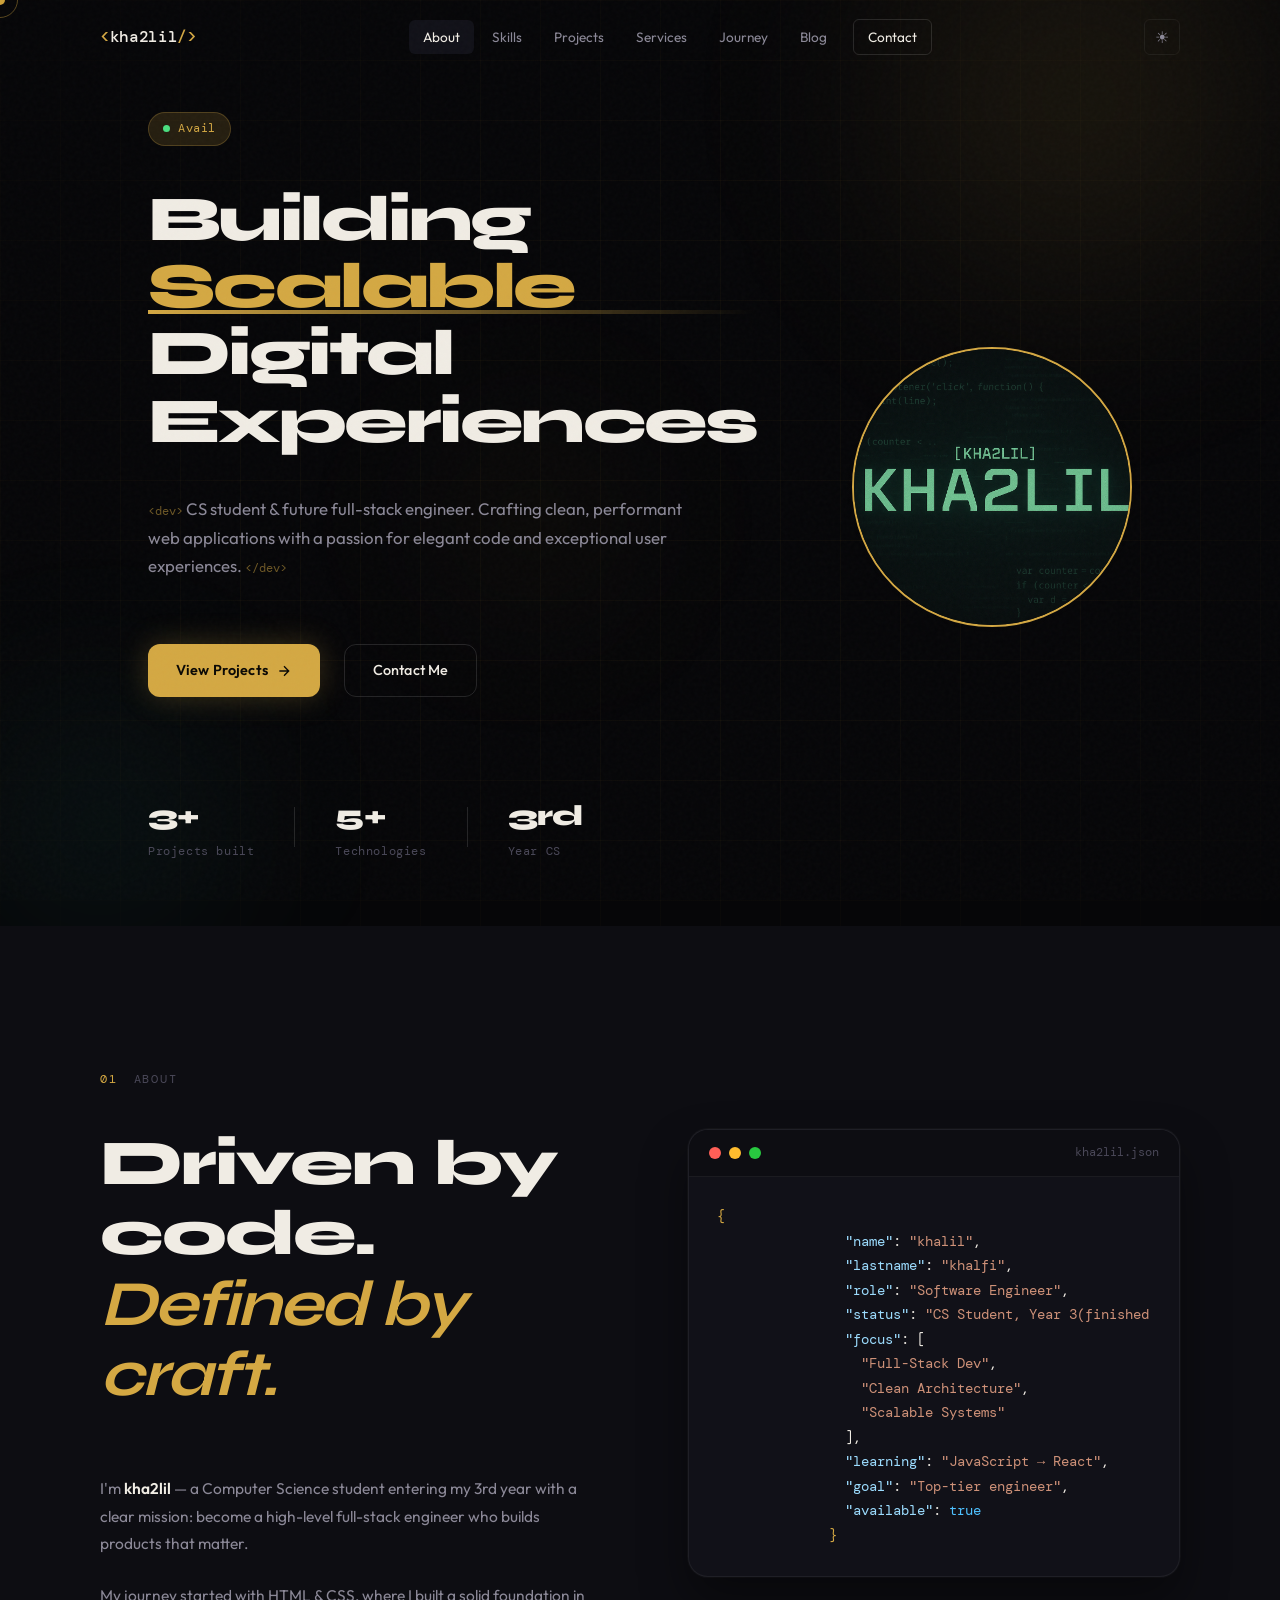
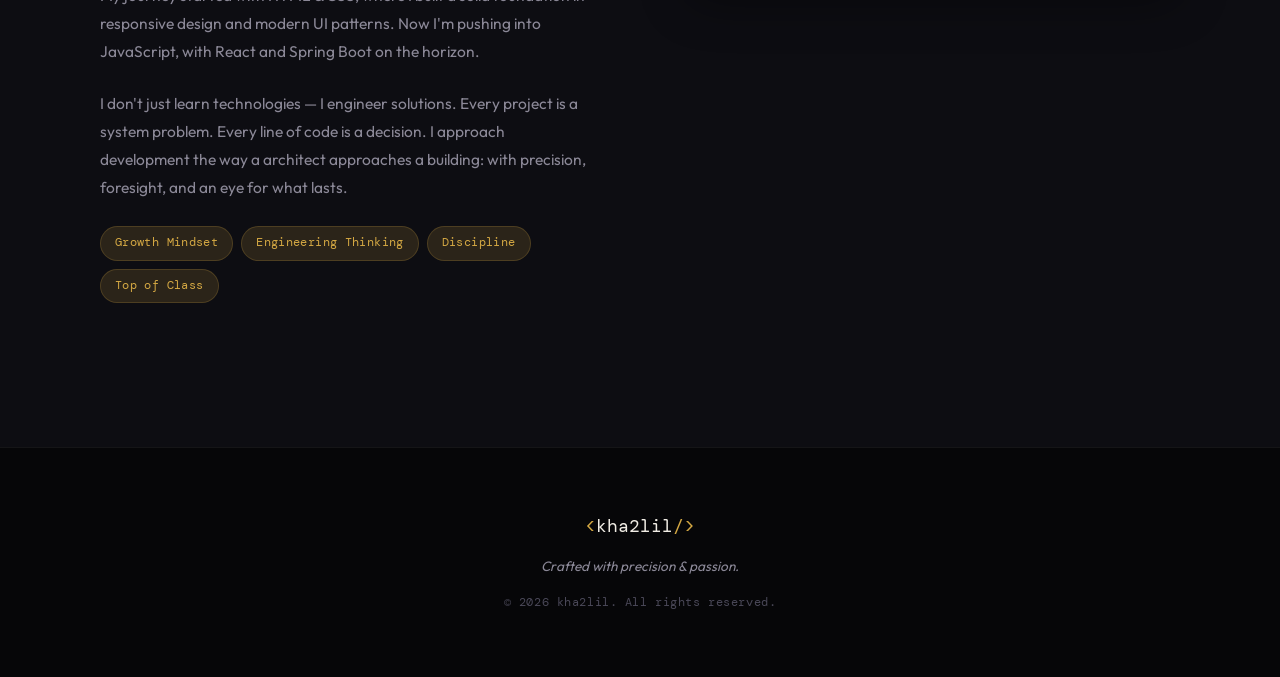
==== index.html @ dc5f13e5 "first commit" ====
<!DOCTYPE html>
<html lang="en" data-theme="dark">
<head>
  <meta charset="UTF-8" />
  <meta name="viewport" content="width=device-width, initial-scale=1.0" />
  <title>kha2lil — Software Engineer</title>
  <meta name="description" content="Khalil Khalfi (kha2lil) — Computer Science student & aspiring full-stack engineer. Building scalable digital experiences with Java, JavaScript, and modern CSS." />
  <meta property="og:title" content="kha2lil — Software Engineer" />
  <meta property="og:description" content="CS student & full-stack engineer in the making. Building scalable digital experiences with clean code and modern design." />
  <meta property="og:type" content="website" />
  <meta property="og:url" content="https://kha2alil.github.io/portfolio/" />
  <meta property="og:image" content="https://kha2alil.github.io/portfolio/assets/dzire-hero.png" />
  <meta name="twitter:card" content="summary_large_image" />
  <meta name="twitter:title" content="kha2lil — Software Engineer" />
  <meta name="twitter:description" content="CS student & full-stack engineer in the making. Building scalable digital experiences." />
  <link rel="canonical" href="https://kha2alil.github.io/portfolio/" />
  <script type="application/ld+json">
  {
    "@context": "https://schema.org",
    "@type": "Person",
    "name": "Khalil Khalfi",
    "alternateName": "kha2lil",
    "url": "https://kha2alil.github.io/portfolio/",
    "jobTitle": "Software Engineer Student",
    "knowsAbout": ["HTML", "CSS", "JavaScript", "Java", "JavaFX", "SQL"],
    "seeks": ["Full-Stack Developer Role", "Internship"]
  }
  </script>
  <link rel="preconnect" href="https://fonts.googleapis.com" />
  <link rel="preconnect" href="https://fonts.gstatic.com" crossorigin />
  <link href="https://fonts.googleapis.com/css2?family=Syne:wght@400;600;700;800&family=DM+Mono:ital,wght@0,300;0,400;0,500;1,300&family=Outfit:wght@300;400;500;600&display=swap" rel="stylesheet" />
  <link rel="stylesheet" href="style.css" />
</head>
<body>

  <!-- Custom Cursor -->
  <div class="cursor" id="cursor"></div>
  <div class="cursor-trail" id="cursorTrail"></div>

  <!-- Noise overlay -->
  <div class="noise-overlay"></div>

  <!-- ===== NAVBAR ===== -->
  <nav class="navbar" id="navbar">
    <div class="nav-container">
      <a href="index.html" class="nav-logo" title="Home">
        <span class="logo-bracket">&lt;</span>kha2lil<span class="logo-bracket">/&gt;</span>
      </a>
      <ul class="nav-links" id="navLinks">
        <li><a href="index.html#about" class="nav-link" data-page="about" title="About me">About</a></li>
        <li><a href="skills.html" class="nav-link" data-page="skills" title="My skills">Skills</a></li>
        <li><a href="projects.html" class="nav-link" data-page="projects" title="My projects">Projects</a></li>
        <li><a href="services.html" class="nav-link" data-page="services" title="My services">Services</a></li>
        <li><a href="journey.html" class="nav-link" data-page="journey" title="My journey">Journey</a></li>
        <li><a href="blog.html" class="nav-link" data-page="blog" title="My blog">Blog</a></li>
        <li><a href="contact.html" class="nav-link nav-link-cta" data-page="contact" title="Contact me">Contact</a></li>
        <li class="nav-mobile-logo"><span class="logo-bracket">&lt;</span>kha2lil<span class="logo-bracket">/&gt;</span></li>
      </ul>
      <div class="nav-actions">
        <button class="theme-toggle" id="themeToggle" aria-label="Toggle theme" title="Toggle theme">
          <span class="theme-icon sun" title="Light mode">☀</span>
          <span class="theme-icon moon" title="Dark mode">◑</span>
        </button>
        <button class="hamburger" id="hamburger" aria-label="Menu" title="Open menu">
          <span></span><span></span><span></span>
        </button>
      </div>
    </div>
    <div class="nav-progress" id="navProgress"></div>
  </nav>

  <!-- ===== HERO ===== -->
  <section class="hero" id="home">
    <div class="hero-bg">
      <div class="hero-grid"></div>
      <div class="hero-orb hero-orb-1"></div>
      <div class="hero-orb hero-orb-2"></div>
      <div class="hero-orb hero-orb-3"></div>
    </div>
    <div class="hero-content">
      <div class="hero-text">
        <div class="hero-badge reveal-up">
          <span class="badge-dot"></span>
          Available for opportunities
        </div>
        <h1 class="hero-title reveal-up">
          <span class="title-line">Building</span>
          <span class="title-line title-accent">Scalable</span>
          <span class="title-line">Digital</span>
          <span class="title-line">Experiences</span>
        </h1>
        <p class="hero-sub reveal-up">
          <span class="mono-tag">&lt;dev&gt;</span>
          CS student &amp; future full-stack engineer. Crafting clean, performant web applications with a passion for elegant code and exceptional user experiences.
          <span class="mono-tag">&lt;/dev&gt;</span>
        </p>
        <div class="hero-cta reveal-up">
          <a href="projects.html" class="btn btn-primary" title="View my projects">
            <span>View Projects</span>
            <svg viewBox="0 0 24 24" fill="none" stroke="currentColor" stroke-width="2"><path d="M5 12h14M12 5l7 7-7 7"/></svg>
          </a>
          <a href="contact.html" class="btn btn-ghost" title="Get in touch">
            <span>Contact Me</span>
          </a>
        </div>
        <div class="hero-stats reveal-up">
          <div class="stat">
            <span class="stat-num">3+</span>
            <span class="stat-label">Projects built</span>
          </div>
          <div class="stat-divider"></div>
          <div class="stat">
            <span class="stat-num">5+</span>
            <span class="stat-label">Technologies</span>
          </div>
          <div class="stat-divider"></div>
          <div class="stat">
            <span class="stat-num">3rd</span>
            <span class="stat-label">Year CS</span>
          </div>
        </div>
      </div>
      <div class="hero-image reveal-right">
        <div class="hero-image-inner">
          <img src="assets/kha2lil2.png" alt="Khalil Khalfi - kha2lil" class="hero-img" loading="eager" />
          <div class="hero-img-glow"></div>
        </div>
      </div>
    </div>
  </section>

  <!-- ===== ABOUT ===== -->
  <section class="about section" id="about">
    <div class="container">
      <div class="section-label reveal-up">
        <span class="mono-tag">01</span> About
      </div>
      <div class="about-grid">
        <div class="about-text">
          <h2 class="section-title reveal-up">Driven by code.<br /><em>Defined by craft.</em></h2>
          <div class="about-story reveal-up">
            <p>
              I'm <strong>kha2lil</strong> — a Computer Science student entering my 3rd year with a clear mission: become a high-level full-stack engineer who builds products that matter.
            </p>
            <p>
              My journey started with HTML &amp; CSS, where I built a solid foundation in responsive design and modern UI patterns. Now I'm pushing into JavaScript, with React and Spring Boot on the horizon.
            </p>
            <p>
              I don't just learn technologies — I engineer solutions. Every project is a system problem. Every line of code is a decision. I approach development the way a architect approaches a building: with precision, foresight, and an eye for what lasts.
            </p>
          </div>
          <div class="about-tags reveal-up">
            <span class="tag">Growth Mindset</span>
            <span class="tag">Engineering Thinking</span>
            <span class="tag">Discipline</span>
            <span class="tag">Top of Class</span>
          </div>
        </div>
        <div class="about-visual reveal-right">
          <div class="about-card">
            <div class="about-card-header">
              <span class="card-dot red"></span>
              <span class="card-dot yellow"></span>
              <span class="card-dot green"></span>
              <span class="card-file">kha2lil.json</span>
            </div>
            <div class="about-card-body">
              <pre class="code-block"><span class="c-bracket">{</span>
                <span class="c-key">"name"</span>: <span class="c-str">"khalil"</span>,
                <span class="c-key">"lastname"</span>: <span class="c-str">"khalfi"</span>,
                <span class="c-key">"role"</span>: <span class="c-str">"Software Engineer"</span>,
                <span class="c-key">"status"</span>: <span class="c-str">"CS Student, Year 3(finished)"</span>,
                <span class="c-key">"focus"</span>: <span class="c-arr">[</span>
                  <span class="c-str">"Full-Stack Dev"</span>,
                  <span class="c-str">"Clean Architecture"</span>,
                  <span class="c-str">"Scalable Systems"</span>
                <span class="c-arr">]</span>,
                <span class="c-key">"learning"</span>: <span class="c-str">"JavaScript → React"</span>,
                <span class="c-key">"goal"</span>: <span class="c-str">"Top-tier engineer"</span>,
                <span class="c-key">"available"</span>: <span class="c-bool">true</span>
              <span class="c-bracket">}</span></pre>
            </div>
          </div>
        </div>
      </div>
    </div>
  </section>

  <!-- ===== FOOTER ===== -->
  <footer class="footer">
    <div class="container">
      <div class="footer-content">
        <div class="footer-logo">
          <span class="logo-bracket">&lt;</span>kha2lil<span class="logo-bracket">/&gt;</span>
        </div>
        <p class="footer-text">
          Crafted with precision &amp; passion.
        </p>
        <p class="footer-copy">© 2026 kha2lil. All rights reserved.</p>
      </div>
    </div>
  </footer>

  <script src="script.js"></script>
</body>
</html>
---- style.css ----
/* ============================================================
   kha2lil Portfolio — Premium Stylesheet
   Aesthetic: Digital Noir × Amber Gold
   Fonts: Syne (display) + Outfit (body) + DM Mono (code)
   ============================================================ */

/* === CSS VARIABLES === */
:root {
  /* Dark Theme */
  --bg-primary: #060608;
  --bg-secondary: #0d0d12;
  --bg-card: #111118;
  --bg-card-hover: #161620;
  --border: rgba(255, 255, 255, 0.06);
  --border-strong: rgba(255, 255, 255, 0.12);

  --text-primary: #f0ece4;
  --text-secondary: #8b8897;
  --text-muted: #4a4858;

  --accent: #d4a843;
  --accent-light: #f0c060;
  --accent-dim: rgba(212, 168, 67, 0.15);
  --accent-glow: rgba(212, 168, 67, 0.25);

  --cyan: #3dd6c8;
  --cyan-dim: rgba(61, 214, 200, 0.1);

  --success: #4ade80;
  --warning: #f59e0b;
  --future: #818cf8;

  /* Spacing */
  --space-xs: 0.5rem;
  --space-sm: 1rem;
  --space-md: 1.5rem;
  --space-lg: 2.5rem;
  --space-xl: 4rem;
  --space-2xl: 6rem;
  --space-3xl: 9rem;

  /* Typography */
  --font-display: 'Syne', sans-serif;
  --font-body: 'Outfit', sans-serif;
  --font-mono: 'DM Mono', monospace;

  /* Radius */
  --radius-sm: 6px;
  --radius-md: 12px;
  --radius-lg: 20px;
  --radius-xl: 28px;

  /* Transition */
  --ease: cubic-bezier(0.23, 1, 0.32, 1);
  --ease-bounce: cubic-bezier(0.34, 1.56, 0.64, 1);
}

[data-theme="light"] {
  --bg-primary: #fafaf8;
  --bg-secondary: #f2f0eb;
  --bg-card: #ffffff;
  --bg-card-hover: #f8f6f0;
  --border: rgba(0, 0, 0, 0.07);
  --border-strong: rgba(0, 0, 0, 0.14);

  --text-primary: #1a1816;
  --text-secondary: #6b6560;
  --text-muted: #b0aba4;

  --accent: #c49530;
  --accent-light: #d4a843;
  --accent-dim: rgba(196, 149, 48, 0.12);
  --accent-glow: rgba(196, 149, 48, 0.2);
}

/* === RESET === */
*, *::before, *::after {
  margin: 0;
  padding: 0;
  box-sizing: border-box;
}

html {
  scroll-behavior: smooth;
  font-size: 16px;
}

body {
  font-family: var(--font-body);
  background: var(--bg-primary);
  color: var(--text-primary);
  line-height: 1.6;
  overflow-x: hidden;
  -webkit-font-smoothing: antialiased;
}

img { display: block; max-width: 100%; }
a { text-decoration: none; color: inherit; }
ul { list-style: none; }
button { cursor: pointer; border: none; background: none; font-family: var(--font-body); }

/* === NOISE OVERLAY === */
.noise-overlay {
  position: fixed;
  inset: 0;
  z-index: 9999;
  pointer-events: none;
  opacity: 0.025;
  background-image: url("data:image/svg+xml,%3Csvg viewBox='0 0 256 256' xmlns='http://www.w3.org/2000/svg'%3E%3Cfilter id='noise'%3E%3CfeTurbulence type='fractalNoise' baseFrequency='0.9' numOctaves='4' stitchTiles='stitch'/%3E%3C/filter%3E%3Crect width='100%25' height='100%25' filter='url(%23noise)'/%3E%3C/svg%3E");
}

/* === CUSTOM CURSOR === */
.cursor {
  position: fixed;
  width: 10px;
  height: 10px;
  background: var(--accent);
  border-radius: 50%;
  pointer-events: none;
  z-index: 10000;
  transform: translate(-50%, -50%);
  transition: transform 0.1s var(--ease), width 0.3s var(--ease), height 0.3s var(--ease), opacity 0.3s;
  mix-blend-mode: difference;
}

.cursor-trail {
  position: fixed;
  width: 36px;
  height: 36px;
  border: 1.5px solid rgba(212, 168, 67, 0.4);
  border-radius: 50%;
  pointer-events: none;
  z-index: 9999;
  transform: translate(-50%, -50%);
  transition: transform 0.15s var(--ease), width 0.4s var(--ease), height 0.4s var(--ease), opacity 0.3s;
}

body:has(a:hover) .cursor, body:has(button:hover) .cursor {
  width: 20px;
  height: 20px;
}
body:has(a:hover) .cursor-trail, body:has(button:hover) .cursor-trail {
  width: 56px;
  height: 56px;
}

@media (pointer: coarse) {
  .cursor, .cursor-trail { display: none; }
}

/* === CONTAINER === */
.container {
  max-width: 1160px;
  margin: 0 auto;
  padding: 0 var(--space-lg);
}

/* === SECTION === */
.section {
  padding: var(--space-3xl) 0;
}

.section-label {
  display: flex;
  align-items: center;
  gap: var(--space-sm);
  font-family: var(--font-mono);
  font-size: 0.75rem;
  color: var(--text-muted);
  text-transform: uppercase;
  letter-spacing: 0.15em;
  margin-bottom: var(--space-lg);
}

.mono-tag {
  color: var(--accent);
  font-family: var(--font-mono);
}

.section-title {
  font-family: var(--font-display);
  font-size: clamp(2.2rem, 5vw, 4rem);
  font-weight: 800;
  line-height: 1.1;
  letter-spacing: -0.03em;
  margin-bottom: var(--space-xl);
}

.section-title em {
  font-style: italic;
  color: var(--accent);
  font-weight: 700;
}

/* === SCROLL REVEAL ANIMATIONS === */
.reveal-up, .reveal-right {
  opacity: 0;
  transform: translateY(40px);
  transition: opacity 0.7s var(--ease), transform 0.7s var(--ease);
  transition-delay: var(--delay, 0s);
}

.reveal-right {
  transform: translateX(40px);
}

.reveal-up.visible, .reveal-right.visible {
  opacity: 1;
  transform: translate(0);
}

/* === BUTTONS === */
.btn {
  display: inline-flex;
  align-items: center;
  gap: var(--space-xs);
  padding: 0.875rem 1.75rem;
  border-radius: var(--radius-md);
  font-family: var(--font-body);
  font-weight: 500;
  font-size: 0.9rem;
  letter-spacing: 0.01em;
  transition: all 0.3s var(--ease);
  position: relative;
  overflow: hidden;
}

.btn::after {
  content: '';
  position: absolute;
  inset: 0;
  background: rgba(255,255,255,0.08);
  opacity: 0;
  transition: opacity 0.3s;
}
.btn:hover::after { opacity: 1; }

.btn svg {
  width: 16px;
  height: 16px;
  transition: transform 0.3s var(--ease);
}
.btn:hover svg { transform: translateX(3px); }

.btn-primary {
  background: var(--accent);
  color: #0a0804;
  font-weight: 600;
  box-shadow: 0 0 30px var(--accent-glow);
}
.btn-primary:hover {
  background: var(--accent-light);
  box-shadow: 0 0 50px var(--accent-glow), 0 8px 24px rgba(0,0,0,0.4);
  transform: translateY(-2px);
}

.btn-ghost {
  border: 1px solid var(--border-strong);
  color: var(--text-primary);
  background: transparent;
}
.btn-ghost:hover {
  border-color: var(--accent);
  color: var(--accent);
  transform: translateY(-2px);
}

.btn-full {
  width: 100%;
  justify-content: center;
}

/* === NAVBAR === */
.navbar {
  position: fixed;
  top: 0;
  left: 0;
  right: 0;
  z-index: 1000;
  padding: 1.2rem 0;
  transition: all 0.4s var(--ease);
}

.navbar.scrolled {
  background: rgba(6, 6, 8, 0.85);
  backdrop-filter: blur(20px);
  -webkit-backdrop-filter: blur(20px);
  border-bottom: 1px solid var(--border);
  padding: 0.8rem 0;
}

[data-theme="light"] .navbar.scrolled {
  background: rgba(250, 250, 248, 0.85);
}

.nav-container {
  max-width: 1160px;
  margin: 0 auto;
  padding: 0 var(--space-lg);
  display: flex;
  align-items: center;
  justify-content: space-between;
}

.nav-logo {
  font-family: var(--font-mono);
  font-size: 1rem;
  font-weight: 500;
  letter-spacing: -0.02em;
  color: var(--text-primary);
  transition: color 0.3s;
}
.nav-logo:hover { color: var(--accent); }
.logo-bracket { color: var(--accent); }

.nav-links {
  display: flex;
  align-items: center;
  gap: 0.25rem;
}

.nav-link {
  font-size: 0.85rem;
  color: var(--text-secondary);
  padding: 0.5rem 0.875rem;
  border-radius: var(--radius-sm);
  transition: all 0.25s;
  position: relative;
}

.nav-link:hover, .nav-link.active {
  color: var(--text-primary);
  background: var(--bg-card);
}

.nav-link-cta {
  border: 1px solid var(--border-strong);
  color: var(--text-primary) !important;
  margin-left: 0.5rem;
}
.nav-link-cta:hover {
  border-color: var(--accent);
  color: var(--accent) !important;
  background: var(--accent-dim) !important;
}

.nav-actions {
  display: flex;
  align-items: center;
  gap: var(--space-sm);
}

.theme-toggle {
  width: 36px;
  height: 36px;
  border-radius: var(--radius-sm);
  border: 1px solid var(--border);
  display: flex;
  align-items: center;
  justify-content: center;
  color: var(--text-secondary);
  transition: all 0.3s;
  font-size: 1rem;
}
.theme-toggle:hover {
  border-color: var(--accent);
  color: var(--accent);
  background: var(--accent-dim);
}

.theme-icon { display: none; }
[data-theme="dark"] .sun { display: block; }
[data-theme="light"] .moon { display: block; }

.hamburger {
  display: none;
  flex-direction: column;
  gap: 5px;
  padding: 8px;
  border-radius: var(--radius-sm);
}
.hamburger span {
  display: block;
  width: 22px;
  height: 2px;
  background: var(--text-primary);
  transition: all 0.3s var(--ease);
  transform-origin: center;
}
.hamburger.open span:nth-child(1) { transform: rotate(45deg) translate(5px, 5px); }
.hamburger.open span:nth-child(2) { opacity: 0; transform: scaleX(0); }
.hamburger.open span:nth-child(3) { transform: rotate(-45deg) translate(5px, -5px); }

.nav-progress {
  position: absolute;
  bottom: 0;
  left: 0;
  height: 2px;
  background: linear-gradient(90deg, var(--accent), var(--cyan));
  width: 0%;
  transition: width 0.1s linear;
}

/* === HERO === */
.hero {
  min-height: 100vh;
  display: flex;
  align-items: center;
  position: relative;
  overflow: hidden;
  padding: 7rem 0 4rem;
}

.hero-bg {
  position: absolute;
  inset: 0;
  pointer-events: none;
}

.hero-grid {
  position: absolute;
  inset: 0;
  background-image:
    linear-gradient(rgba(212, 168, 67, 0.04) 1px, transparent 1px),
    linear-gradient(90deg, rgba(212, 168, 67, 0.04) 1px, transparent 1px);
  background-size: 60px 60px;
  -webkit-mask-image: radial-gradient(ellipse 80% 80% at 50% 50%, black 40%, transparent 100%);
  mask-image: radial-gradient(ellipse 80% 80% at 50% 50%, black 40%, transparent 100%);
}

.hero-orb {
  position: absolute;
  border-radius: 50%;
  filter: blur(80px);
}
.hero-orb-1 {
  width: 600px;
  height: 600px;
  background: radial-gradient(circle, rgba(212, 168, 67, 0.12) 0%, transparent 70%);
  top: -200px;
  right: -100px;
  animation: orbFloat 8s ease-in-out infinite;
}
.hero-orb-2 {
  width: 400px;
  height: 400px;
  background: radial-gradient(circle, rgba(61, 214, 200, 0.08) 0%, transparent 70%);
  bottom: -100px;
  left: -100px;
  animation: orbFloat 10s ease-in-out infinite reverse;
}
.hero-orb-3 {
  width: 300px;
  height: 300px;
  background: radial-gradient(circle, rgba(212, 168, 67, 0.06) 0%, transparent 70%);
  top: 40%;
  left: 30%;
  animation: orbFloat 12s ease-in-out infinite 2s;
}

@keyframes orbFloat {
  0%, 100% { transform: translate(0, 0) scale(1); }
  33% { transform: translate(20px, -30px) scale(1.05); }
  66% { transform: translate(-15px, 20px) scale(0.95); }
}

.hero-content {
  max-width: 1160px;
  margin: 0 auto;
  padding: 0 var(--space-lg);
  position: relative;
  z-index: 1;
  display: flex;
  align-items: center;
  gap: var(--space-2xl);
}

.hero-text {
  flex: 1;
  min-width: 0;
}

.hero-image {
  flex-shrink: 0;
}

.hero-image-inner {
  position: relative;
  width: 280px;
  height: 280px;
}

.hero-img {
  width: 100%;
  height: 100%;
  object-fit: cover;
  border-radius: 50%;
  border: 2px solid var(--accent);
  position: relative;
  z-index: 1;
}

.hero-img-glow {
  position: absolute;
  inset: -10px;
  border-radius: 50%;
  background: radial-gradient(circle, var(--accent-dim) 0%, transparent 70%);
  opacity: 0.5;
  animation: heroGlow 4s ease-in-out infinite alternate;
}

@keyframes heroGlow {
  0% { transform: scale(1); opacity: 0.4; }
  100% { transform: scale(1.1); opacity: 0.7; }
}

.hero-badge {
  display: inline-flex;
  align-items: center;
  gap: var(--space-xs);
  padding: 0.4rem 0.875rem;
  background: var(--accent-dim);
  border: 1px solid rgba(212, 168, 67, 0.25);
  border-radius: 100px;
  font-family: var(--font-mono);
  font-size: 0.75rem;
  color: var(--accent);
  margin-bottom: var(--space-lg);
  letter-spacing: 0.05em;
}

.badge-dot {
  width: 7px;
  height: 7px;
  background: var(--success);
  border-radius: 50%;
  animation: pulse 2s ease-in-out infinite;
}

@keyframes pulse {
  0%, 100% { opacity: 1; box-shadow: 0 0 0 0 rgba(74, 222, 128, 0.4); }
  50% { opacity: 0.8; box-shadow: 0 0 0 6px rgba(74, 222, 128, 0); }
}

.hero-title {
  font-family: var(--font-display);
  font-size: clamp(2.5rem, 5vw, 4.5rem);
  font-weight: 800;
  line-height: 1.05;
  letter-spacing: -0.04em;
  margin-bottom: var(--space-lg);
  max-width: 900px;
}

.title-line {
  display: block;
  overflow: hidden;
}

.title-accent {
  color: var(--accent);
  position: relative;
}

.title-accent::after {
  content: '';
  position: absolute;
  bottom: 0.1em;
  left: 0;
  width: 100%;
  height: 0.06em;
  background: linear-gradient(90deg, var(--accent), transparent);
  transform: scaleX(0);
  transform-origin: left;
  animation: underlineExpand 1s var(--ease) 1.2s forwards;
}

@keyframes underlineExpand {
  to { transform: scaleX(1); }
}

.hero-sub {
  font-size: 1.05rem;
  color: var(--text-secondary);
  max-width: 560px;
  line-height: 1.7;
  margin-bottom: var(--space-xl);
}

.hero-sub .mono-tag {
  font-size: 0.75rem;
  opacity: 0.5;
}

.hero-cta {
  display: flex;
  gap: var(--space-md);
  margin-bottom: var(--space-2xl);
  flex-wrap: wrap;
}

.hero-stats {
  display: flex;
  align-items: center;
  gap: var(--space-lg);
}

.stat {
  display: flex;
  flex-direction: column;
  gap: 0.2rem;
}
.stat-num {
  font-family: var(--font-display);
  font-size: 1.8rem;
  font-weight: 800;
  color: var(--text-primary);
  letter-spacing: -0.03em;
}
.stat-label {
  font-size: 0.75rem;
  color: var(--text-muted);
  font-family: var(--font-mono);
  letter-spacing: 0.05em;
}

.stat-divider {
  width: 1px;
  height: 40px;
  background: var(--border-strong);
}

.hero-scroll-hint {
  position: absolute;
  bottom: var(--space-xl);
  left: 50%;
  transform: translateX(-50%);
  display: flex;
  flex-direction: column;
  align-items: center;
  gap: var(--space-xs);
  font-family: var(--font-mono);
  font-size: 0.65rem;
  color: var(--text-muted);
  letter-spacing: 0.15em;
  text-transform: uppercase;
  animation: fadeInDown 1s var(--ease) 2s both;
}

@keyframes fadeInDown {
  from { opacity: 0; transform: translateX(-50%) translateY(-10px); }
  to { opacity: 1; transform: translateX(-50%) translateY(0); }
}

.scroll-line {
  width: 1px;
  height: 40px;
  background: linear-gradient(to bottom, var(--accent), transparent);
  animation: scrollLineAnim 1.5s ease-in-out infinite;
}

@keyframes scrollLineAnim {
  0% { transform: scaleY(0); transform-origin: top; opacity: 0; }
  50% { transform: scaleY(1); transform-origin: top; opacity: 1; }
  100% { transform: scaleY(0); transform-origin: bottom; opacity: 0; }
}

/* === HERO ENTRANCE ANIMATIONS === */
@keyframes heroReveal {
  0% { opacity: 0; transform: scale(0.97); filter: blur(6px); }
  100% { opacity: 1; transform: scale(1); filter: blur(0); }
}

.hero-badge {
  animation: heroReveal 0.9s cubic-bezier(0.16, 1, 0.3, 1) 0.2s both;
}

.hero-title .title-line {
  animation: heroReveal 1s cubic-bezier(0.16, 1, 0.3, 1) both;
}
.hero-title .title-line:nth-child(1) { animation-delay: 0.35s; }
.hero-title .title-line:nth-child(2) { animation-delay: 0.5s; }
.hero-title .title-line:nth-child(3) { animation-delay: 0.65s; }
.hero-title .title-line:nth-child(4) { animation-delay: 0.8s; }

.hero-sub {
  animation: heroReveal 1s cubic-bezier(0.16, 1, 0.3, 1) 1s both;
}

.hero-cta {
  animation: heroReveal 0.9s cubic-bezier(0.16, 1, 0.3, 1) 1.2s both;
}

.hero-stats {
  animation: heroReveal 0.9s cubic-bezier(0.16, 1, 0.3, 1) 1.4s both;
}

/* === ABOUT === */
.about {
  background: var(--bg-secondary);
}

.about-grid {
  display: grid;
  grid-template-columns: 1fr 1fr;
  gap: var(--space-2xl);
  align-items: start;
}

.about-text { min-width: 0; }
.about-visual { min-width: 0; }

.about-story p {
  color: var(--text-secondary);
  margin-bottom: var(--space-md);
  font-size: 0.97rem;
  line-height: 1.8;
}
.about-story strong { color: var(--text-primary); font-weight: 600; }

.about-tags {
  display: flex;
  flex-wrap: wrap;
  gap: var(--space-xs);
  margin-top: var(--space-md);
}
.tag {
  padding: 0.4rem 0.875rem;
  background: var(--accent-dim);
  border: 1px solid rgba(212, 168, 67, 0.2);
  border-radius: 100px;
  font-size: 0.78rem;
  color: var(--accent);
  font-family: var(--font-mono);
  letter-spacing: 0.03em;
}

.about-card {
  background: var(--bg-card);
  border: 1px solid var(--border);
  border-radius: var(--radius-lg);
  overflow: hidden;
  box-shadow: 0 24px 48px rgba(0,0,0,0.4), 0 0 0 1px rgba(255,255,255,0.03);
  transition: transform 0.4s var(--ease), box-shadow 0.4s var(--ease);
}
.about-card:hover {
  transform: translateY(-6px);
  box-shadow: 0 40px 70px rgba(0,0,0,0.5), 0 0 0 1px rgba(255,255,255,0.05), 0 0 60px var(--accent-glow);
}

.about-card-header {
  padding: 0.875rem 1.25rem;
  background: var(--bg-secondary);
  border-bottom: 1px solid var(--border);
  display: flex;
  align-items: center;
  gap: 0.5rem;
}

.card-dot {
  width: 12px;
  height: 12px;
  border-radius: 50%;
}
.card-dot.red { background: #ff5f57; }
.card-dot.yellow { background: #febc2e; }
.card-dot.green { background: #28c840; }
.card-file {
  margin-left: auto;
  font-family: var(--font-mono);
  font-size: 0.72rem;
  color: var(--text-muted);
}

.about-card-body { padding: 1.75rem; }

.code-block {
  font-family: var(--font-mono);
  font-size: 0.85rem;
  line-height: 1.8;
  white-space: pre;
  overflow-x: auto;
}
.c-bracket { color: var(--accent); }
.c-key { color: #9cdcfe; }
.c-str { color: #ce9178; }
.c-arr { color: #f0ece4; }
.c-bool { color: #4fc1ff; }

/* === SKILLS === */
.skills-grid {
  display: grid;
  grid-template-columns: repeat(2, 1fr);
  gap: var(--space-md);
}

.skill-category {
  background: var(--bg-card);
  border: 1px solid var(--border);
  border-radius: var(--radius-lg);
  padding: var(--space-xl);
  transition: all 0.4s var(--ease);
  position: relative;
  overflow: hidden;
  transition-delay: var(--delay);
}

.skill-category::before {
  content: '';
  position: absolute;
  top: 0;
  left: 0;
  right: 0;
  height: 2px;
  background: linear-gradient(90deg, var(--accent), transparent);
  opacity: 0;
  transition: opacity 0.4s;
}

.skill-category:hover {
  border-color: var(--border-strong);
  transform: translateY(-4px);
  box-shadow: 0 20px 40px rgba(0,0,0,0.3), 0 0 40px var(--accent-glow);
}
.skill-category:hover::before { opacity: 1; }

.skill-cat-header {
  display: flex;
  align-items: center;
  gap: var(--space-sm);
  margin-bottom: var(--space-xl);
}

.skill-cat-icon {
  width: 40px;
  height: 40px;
  background: var(--accent-dim);
  border-radius: var(--radius-sm);
  display: flex;
  align-items: center;
  justify-content: center;
  color: var(--accent);
}
.skill-cat-icon svg { width: 20px; height: 20px; }

.skill-cat-name {
  font-family: var(--font-display);
  font-weight: 700;
  font-size: 1rem;
}

.skill-list {
  display: flex;
  flex-direction: column;
  gap: var(--space-md);
}

.skill-item {
  display: grid;
  grid-template-columns: 1fr auto;
  grid-template-rows: auto auto;
  gap: 0.3rem 0;
  align-items: center;
}

.skill-name {
  font-size: 0.88rem;
  color: var(--text-primary);
  font-weight: 500;
}

.skill-level {
  font-family: var(--font-mono);
  font-size: 0.68rem;
  color: var(--text-muted);
  text-align: right;
  letter-spacing: 0.05em;
}

.skill-bar {
  grid-column: 1 / -1;
  height: 4px;
  background: var(--bg-secondary);
  border-radius: 100px;
  overflow: hidden;
}

.skill-fill {
  height: 100%;
  background: linear-gradient(90deg, var(--accent), var(--accent-light));
  border-radius: 100px;
  width: 0;
  transition: width 1.2s var(--ease);
}

.skill-fill.learning {
  background: linear-gradient(90deg, var(--cyan), #60e0d4);
}

.skill-fill.upcoming {
  background: linear-gradient(90deg, var(--future), #a5b4fc);
}

.learning-badge { color: var(--cyan) !important; }
.upcoming-badge { color: var(--future) !important; }

/* === PROJECTS === */
.projects {
  background: var(--bg-secondary);
}

.projects-grid {
  display: grid;
  grid-template-columns: 1fr 1fr;
  grid-template-rows: auto auto;
  gap: var(--space-md);
}

.project-card {
  background: var(--bg-card);
  border: 1px solid var(--border);
  border-radius: var(--radius-lg);
  overflow: hidden;
  transition: all 0.4s var(--ease);
  transition-delay: var(--delay, 0s);
}

.project-card:hover {
  border-color: var(--border-strong);
  box-shadow: 0 24px 48px rgba(0,0,0,0.4), 0 0 60px var(--accent-glow);
  transform: translateY(-5px);
}

.project-featured {
  grid-column: 1 / -1;
}

.project-card-inner {
  display: flex;
  flex-direction: column;
  height: 100%;
}

.project-featured .project-card-inner {
  flex-direction: row;
}

.project-visual {
  background: var(--bg-secondary);
  flex: 1;
  min-height: 180px;
  display: flex;
  align-items: center;
  justify-content: center;
  padding: var(--space-xl);
  position: relative;
  overflow: hidden;
}

.project-featured .project-visual {
  min-height: 280px;
  flex: 1.2;
}

.pv-portfolio { background: linear-gradient(135deg, #0d0d12 0%, #1a1025 100%); }
.pv-ecommerce { background: linear-gradient(135deg, #0a1012 0%, #0e1a1c 100%); }
.pv-dzire { background: linear-gradient(135deg, #0a0d12 0%, #0f1a1c 100%); }
.pv-analyzer { background: linear-gradient(135deg, #0d0a12 0%, #1c0f1a 100%); }

.project-screenshot {
  width: 100%;
  max-width: 1000px;
  border-radius: var(--radius-md);
  border: 1px solid var(--border);
  box-shadow: 0 20px 50px rgba(0,0,0,0.6);
  transform: perspective(800px) rotateX(4deg);
  transition: transform 0.4s var(--ease);
  display: block;
}

.project-card:hover .project-screenshot {
  transform: perspective(800px) rotateX(0deg) translateY(-4px);
}

.project-mockup {
  width: 100%;
  max-width: 480px;
  background: var(--bg-card);
  border-radius: var(--radius-md);
  overflow: hidden;
  border: 1px solid var(--border);
  box-shadow: 0 16px 40px rgba(0,0,0,0.5);
  transform: perspective(800px) rotateX(4deg);
  transition: transform 0.4s var(--ease);
}

.project-card:hover .project-mockup {
  transform: perspective(800px) rotateX(0deg) translateY(-4px);
}

.pm-bar {
  height: 26px;
  background: var(--bg-secondary);
  border-bottom: 1px solid var(--border);
  display: flex;
  align-items: center;
  padding: 0 10px;
  gap: 5px;
}
.pm-dot {
  width: 7px;
  height: 7px;
  border-radius: 50%;
  background: rgba(255,255,255,0.08);
}
.pm-dot:nth-child(2) { background: rgba(255,255,255,0.06); }
.pm-dot:nth-child(3) { background: rgba(255,255,255,0.04); }
.pm-bar-label {
  margin-left: auto;
  font-size: 0.55rem;
  font-family: var(--font-mono);
  color: var(--text-muted);
  letter-spacing: 0.05em;
  opacity: 0.5;
}

/* Dzire Dashboard Mockup */
.pm-dashboard {
  display: flex;
  height: 200px;
}

.pm-sidebar {
  width: 36px;
  background: rgba(0,0,0,0.15);
  border-right: 1px solid var(--border);
  display: flex;
  flex-direction: column;
  align-items: center;
  padding: 8px 0;
  gap: 8px;
  flex-shrink: 0;
}

.pm-sb-logo {
  width: 20px;
  height: 20px;
  border-radius: var(--radius-sm);
  background: rgba(212,168,67,0.2);
  margin-bottom: 4px;
}

.pm-sb-item {
  width: 16px;
  height: 16px;
  border-radius: 4px;
  background: rgba(255,255,255,0.05);
}
.pm-sb-item.active {
  background: rgba(212,168,67,0.15);
}
.pm-sb-item.short { width: 12px; }
.pm-sb-spacer { flex: 1; }

.pm-main-area {
  flex: 1;
  display: flex;
  flex-direction: column;
  min-width: 0;
}

.pm-top-bar {
  height: 28px;
  border-bottom: 1px solid var(--border);
  display: flex;
  align-items: center;
  padding: 0 10px;
  gap: 8px;
}

.pm-tb-left { display: flex; align-items: center; flex: 1; }
.pm-tb-breadcrumb {
  width: 80px;
  height: 8px;
  background: rgba(255,255,255,0.05);
  border-radius: 100px;
}

.pm-tb-right { display: flex; align-items: center; gap: 8px; }

.pm-tb-xp {
  width: 50px;
  height: 6px;
  background: rgba(255,255,255,0.04);
  border-radius: 100px;
  overflow: hidden;
}
.pm-xp-fill {
  height: 100%;
  background: linear-gradient(90deg, var(--accent), var(--accent-light));
  border-radius: 100px;
}

.pm-tb-avatar {
  width: 18px;
  height: 18px;
  border-radius: 50%;
  background: rgba(255,255,255,0.06);
}

.pm-body {
  flex: 1;
  display: flex;
  gap: 6px;
  padding: 8px;
}

.pm-video-area {
  flex: 1;
  display: flex;
  flex-direction: column;
  gap: 8px;
}

.pm-video-placeholder {
  flex: 1;
  background: rgba(0,0,0,0.2);
  border-radius: var(--radius-sm);
  display: flex;
  align-items: center;
  justify-content: center;
}

.pm-play-btn {
  width: 24px;
  height: 24px;
  border-radius: 50%;
  background: rgba(212,168,67,0.2);
  position: relative;
}
.pm-play-btn::after {
  content: '';
  position: absolute;
  top: 50%;
  left: 55%;
  transform: translate(-50%, -50%);
  border-left: 8px solid rgba(212,168,67,0.4);
  border-top: 5px solid transparent;
  border-bottom: 5px solid transparent;
}

.pm-video-info {
  display: flex;
  flex-direction: column;
  gap: 4px;
}

.pm-vi-title {
  height: 8px;
  width: 70%;
  background: rgba(255,255,255,0.06);
  border-radius: 100px;
}

.pm-vi-row {
  height: 6px;
  width: 45%;
  background: rgba(255,255,255,0.04);
  border-radius: 100px;
}

.pm-code-panel {
  width: 130px;
  background: rgba(0,0,0,0.15);
  border-radius: var(--radius-sm);
  display: flex;
  flex-direction: column;
  overflow: hidden;
  flex-shrink: 0;
}

.pm-cp-header {
  height: 22px;
  display: flex;
  align-items: center;
  padding: 0 6px;
  gap: 4px;
  border-bottom: 1px solid var(--border);
  background: rgba(0,0,0,0.1);
}

.pm-cp-tab {
  font-size: 0.45rem;
  font-family: var(--font-mono);
  color: var(--text-muted);
  padding: 2px 5px;
  border-radius: 3px;
  background: rgba(255,255,255,0.03);
}
.pm-cp-tab.active {
  background: rgba(212,168,67,0.1);
  color: var(--accent);
}

.pm-cp-editor {
  flex: 1;
  padding: 8px;
  display: flex;
  flex-direction: column;
  gap: 5px;
}

.pm-cp-line {
  height: 5px;
  width: 85%;
  background: rgba(212,168,67,0.1);
  border-radius: 100px;
}
.pm-cp-line.indent { margin-left: 12px; }
.pm-cp-line:last-child { width: 45%; }

.project-info {
  padding: var(--space-xl);
  flex: 1;
}

.project-num {
  font-family: var(--font-mono);
  font-size: 0.7rem;
  color: var(--accent);
  letter-spacing: 0.1em;
  display: inline;
  margin-bottom: var(--space-xs);
}

.project-type {
  font-family: var(--font-mono);
  font-size: 0.6rem;
  color: var(--text-muted);
  letter-spacing: 0.05em;
  display: inline;
  margin-left: var(--space-xs);
}

.project-type::before {
  content: "·";
  margin-right: var(--space-xs);
  color: var(--text-muted);
}

.project-title {
  font-family: var(--font-display);
  font-size: 1.4rem;
  font-weight: 700;
  margin-bottom: var(--space-xs);
  letter-spacing: -0.02em;
}

.project-desc {
  font-size: 0.88rem;
  color: var(--text-secondary);
  line-height: 1.7;
  margin-bottom: var(--space-md);
}

.project-stack {
  display: flex;
  flex-wrap: wrap;
  gap: 0.4rem;
  margin-bottom: var(--space-md);
}

.stack-tag {
  padding: 0.25rem 0.625rem;
  background: var(--bg-secondary);
  border: 1px solid var(--border);
  border-radius: var(--radius-sm);
  font-family: var(--font-mono);
  font-size: 0.7rem;
  color: var(--text-muted);
  letter-spacing: 0.03em;
  transition: all 0.25s;
}
.project-card:hover .stack-tag {
  border-color: rgba(212,168,67,0.2);
  color: var(--accent);
}

.project-links {
  display: flex;
  gap: var(--space-sm);
}

.project-link {
  display: flex;
  align-items: center;
  gap: 0.4rem;
  font-size: 0.82rem;
  color: var(--text-secondary);
  font-weight: 500;
  padding: 0.5rem 0.875rem;
  border: 1px solid var(--border);
  border-radius: var(--radius-sm);
  transition: all 0.25s;
}
.project-link svg { width: 14px; height: 14px; }
.project-link:hover {
  border-color: var(--accent);
  color: var(--accent);
  background: var(--accent-dim);
}

.project-link-github:hover {
  border-color: var(--text-secondary);
  color: var(--text-primary);
  background: var(--bg-secondary);
}

/* === JOURNEY / TIMELINE === */
.timeline {
  display: flex;
  flex-direction: column;
  gap: 0;
  max-width: 700px;
}

.timeline-item {
  display: flex;
  gap: var(--space-lg);
  transition-delay: var(--delay, 0s);
}

.timeline-connector {
  display: flex;
  flex-direction: column;
  align-items: center;
  flex-shrink: 0;
}

.timeline-dot {
  width: 44px;
  height: 44px;
  border-radius: 50%;
  display: flex;
  align-items: center;
  justify-content: center;
  flex-shrink: 0;
  position: relative;
  z-index: 1;
  background: var(--bg-card);
  border: 2px solid var(--border);
}
.timeline-dot svg { width: 18px; height: 18px; }

.completed .timeline-dot {
  background: var(--success);
  border-color: var(--success);
  color: #0a0804;
  box-shadow: 0 0 20px rgba(74, 222, 128, 0.3);
}

.active-dot {
  background: var(--accent) !important;
  border-color: var(--accent) !important;
  color: #0a0804 !important;
  box-shadow: 0 0 30px var(--accent-glow) !important;
}

.dot-pulse {
  position: absolute;
  inset: -4px;
  border-radius: 50%;
  border: 2px solid var(--accent);
  animation: dotPulse 2s ease-in-out infinite;
}

@keyframes dotPulse {
  0% { transform: scale(1); opacity: 0.8; }
  50% { transform: scale(1.3); opacity: 0; }
  100% { transform: scale(1); opacity: 0; }
}

.upcoming-dot {
  border-color: var(--future) !important;
  color: var(--future) !important;
}

.future-dot {
  border-color: var(--border-strong) !important;
  color: var(--text-muted) !important;
}

.timeline-line {
  width: 2px;
  flex: 1;
  min-height: 3rem;
  background: var(--border);
  margin: 4px 0;
}

.completed .timeline-line {
  background: linear-gradient(to bottom, var(--success), var(--border));
}

.active .timeline-line {
  background: linear-gradient(to bottom, var(--accent), var(--border));
}

.timeline-content {
  padding-bottom: var(--space-2xl);
  flex: 1;
}

.timeline-phase {
  font-family: var(--font-mono);
  font-size: 0.72rem;
  color: var(--text-muted);
  letter-spacing: 0.08em;
  text-transform: uppercase;
  margin-bottom: 0.5rem;
}

.timeline-title {
  font-family: var(--font-display);
  font-size: 1.5rem;
  font-weight: 700;
  margin-bottom: var(--space-xs);
  letter-spacing: -0.02em;
}

.timeline-desc {
  color: var(--text-secondary);
  font-size: 0.9rem;
  line-height: 1.7;
  margin-bottom: var(--space-md);
  max-width: 480px;
}

.timeline-tags {
  display: flex;
  flex-wrap: wrap;
  gap: 0.4rem;
  margin-bottom: var(--space-md);
}

.timeline-tags span {
  padding: 0.2rem 0.6rem;
  background: var(--bg-card);
  border: 1px solid var(--border);
  border-radius: 100px;
  font-family: var(--font-mono);
  font-size: 0.7rem;
  color: var(--text-muted);
}

.timeline-status {
  display: flex;
  align-items: center;
  gap: 0.5rem;
  font-family: var(--font-mono);
  font-size: 0.72rem;
  letter-spacing: 0.05em;
}

.status-dot {
  width: 8px;
  height: 8px;
  border-radius: 50%;
}
.completed-dot { background: var(--success); }
.active-status-dot { background: var(--accent); animation: pulse 2s infinite; }
.upcoming-status-dot { background: var(--future); }
.future-status-dot { background: var(--text-muted); }

.completed .timeline-status { color: var(--success); }
.active .timeline-status { color: var(--accent); }
.upcoming .timeline-status { color: var(--text-muted); }

/* === SERVICES === */
.services-grid {
  display: grid;
  grid-template-columns: repeat(auto-fit, minmax(300px, 1fr));
  gap: var(--space-md);
}

.service-card {
  background: var(--bg-card);
  border: 1px solid var(--border);
  border-radius: var(--radius-lg);
  padding: var(--space-xl);
  transition: all 0.4s var(--ease);
  position: relative;
  overflow: hidden;
  transition-delay: var(--delay, 0s);
}

.service-card::after {
  content: '';
  position: absolute;
  bottom: 0;
  left: 0;
  right: 0;
  height: 2px;
  background: linear-gradient(90deg, transparent, var(--accent), transparent);
  opacity: 0;
  transition: opacity 0.4s;
}

.service-card:hover {
  border-color: var(--border-strong);
  transform: translateY(-6px);
  box-shadow: 0 24px 48px rgba(0,0,0,0.3), 0 0 40px var(--accent-glow);
}
.service-card:hover::after { opacity: 1; }

.service-icon {
  width: 52px;
  height: 52px;
  background: var(--accent-dim);
  border: 1px solid rgba(212,168,67,0.2);
  border-radius: var(--radius-md);
  display: flex;
  align-items: center;
  justify-content: center;
  margin-bottom: var(--space-lg);
  color: var(--accent);
  transition: all 0.3s;
}
.service-icon svg { width: 24px; height: 24px; }
.service-card:hover .service-icon {
  background: var(--accent);
  color: #0a0804;
  transform: scale(1.1) rotate(-5deg);
}

.service-title {
  font-family: var(--font-display);
  font-size: 1.2rem;
  font-weight: 700;
  margin-bottom: var(--space-sm);
  letter-spacing: -0.02em;
}

.service-desc {
  font-size: 0.88rem;
  color: var(--text-secondary);
  line-height: 1.7;
  margin-bottom: var(--space-md);
}

.service-features {
  display: flex;
  flex-direction: column;
  gap: 0.5rem;
}

.service-features li {
  font-size: 0.82rem;
  color: var(--text-muted);
  display: flex;
  align-items: center;
  gap: 0.5rem;
}

.service-features li::before {
  content: '→';
  color: var(--accent);
  font-size: 0.7rem;
  flex-shrink: 0;
}

/* === BLOG === */
.blog {
  background: var(--bg-primary);
}

.blog-grid {
  display: grid;
  grid-template-columns: repeat(3, 1fr);
  gap: var(--space-md);
}

.blog-card {
  background: var(--bg-card);
  border: 1px solid var(--border);
  border-radius: var(--radius-lg);
  padding: var(--space-xl);
  transition: all 0.4s var(--ease);
  position: relative;
  overflow: hidden;
  display: flex;
  flex-direction: column;
}

.blog-card::before {
  content: '';
  position: absolute;
  top: 0;
  left: 0;
  right: 0;
  height: 2px;
  background: linear-gradient(90deg, var(--accent), transparent);
  opacity: 0;
  transition: opacity 0.4s;
}

.blog-card:hover {
  border-color: var(--border-strong);
  transform: translateY(-6px);
  box-shadow: 0 24px 48px rgba(0,0,0,0.3), 0 0 40px var(--accent-glow);
}
.blog-card:hover::before { opacity: 1; }

.blog-card-tags {
  display: flex;
  flex-wrap: wrap;
  gap: 0.4rem;
  margin-bottom: var(--space-md);
}

.blog-card-tag {
  padding: 0.2rem 0.6rem;
  background: var(--accent-dim);
  border: 1px solid rgba(212,168,67,0.2);
  border-radius: 100px;
  font-family: var(--font-mono);
  font-size: 0.65rem;
  color: var(--accent);
  letter-spacing: 0.05em;
}

.blog-card-title {
  font-family: var(--font-display);
  font-size: 1.15rem;
  font-weight: 700;
  margin-bottom: var(--space-sm);
  letter-spacing: -0.02em;
  line-height: 1.3;
}

.blog-card-excerpt {
  font-size: 0.88rem;
  color: var(--text-secondary);
  line-height: 1.7;
  margin-bottom: var(--space-md);
  flex: 1;
}

.blog-card-footer {
  display: flex;
  align-items: center;
  justify-content: space-between;
  padding-top: var(--space-md);
  border-top: 1px solid var(--border);
}

.blog-card-date {
  font-family: var(--font-mono);
  font-size: 0.7rem;
  color: var(--text-muted);
  letter-spacing: 0.05em;
}

.blog-card-link {
  display: inline-flex;
  align-items: center;
  gap: 0.4rem;
  font-size: 0.8rem;
  color: var(--accent);
  font-weight: 500;
  transition: gap 0.3s var(--ease);
}
.blog-card-link svg {
  width: 14px;
  height: 14px;
  transition: transform 0.3s var(--ease);
}
.blog-card-link:hover {
  gap: 0.65rem;
}
.blog-card-link:hover svg {
  transform: translateX(3px);
}

.blog-empty {
  grid-column: 1 / -1;
  text-align: center;
  padding: var(--space-2xl);
  color: var(--text-muted);
  font-family: var(--font-mono);
  font-size: 0.85rem;
}

/* === CONTACT === */
.contact {
  background: var(--bg-secondary);
}

.contact-grid {
  display: grid;
  grid-template-columns: 1fr 1.2fr;
  gap: var(--space-2xl);
  align-items: start;
}

.contact-sub {
  font-size: 0.97rem;
  color: var(--text-secondary);
  line-height: 1.7;
  margin-bottom: var(--space-xl);
  max-width: 380px;
}

.contact-socials {
  display: flex;
  flex-direction: column;
  gap: var(--space-sm);
}

.social-link {
  display: flex;
  align-items: center;
  gap: var(--space-sm);
  padding: var(--space-sm) var(--space-md);
  background: var(--bg-card);
  border: 1px solid var(--border);
  border-radius: var(--radius-md);
  font-size: 0.9rem;
  color: var(--text-secondary);
  transition: all 0.3s var(--ease);
  font-weight: 500;
}
.social-link svg { width: 20px; height: 20px; flex-shrink: 0; }
.social-link:hover {
  border-color: var(--accent);
  color: var(--text-primary);
  background: var(--bg-card-hover);
  transform: translateX(4px);
}

.contact-form {
  background: var(--bg-card);
  border: 1px solid var(--border);
  border-radius: var(--radius-xl);
  padding: var(--space-xl);
  display: flex;
  flex-direction: column;
  gap: var(--space-md);
}

.form-group {
  display: flex;
  flex-direction: column;
  gap: 0.5rem;
}

.form-label {
  font-family: var(--font-mono);
  font-size: 0.72rem;
  color: var(--text-muted);
  text-transform: uppercase;
  letter-spacing: 0.1em;
}

.form-input {
  background: var(--bg-secondary);
  border: 1px solid var(--border);
  border-radius: var(--radius-md);
  padding: 0.875rem 1rem;
  color: var(--text-primary);
  font-family: var(--font-body);
  font-size: 0.9rem;
  transition: all 0.3s;
  outline: none;
  width: 100%;
}

.form-input::placeholder { color: var(--text-muted); }
.form-input:focus {
  border-color: var(--accent);
  background: var(--bg-card);
  box-shadow: 0 0 0 3px var(--accent-dim);
}

.form-textarea {
  resize: vertical;
  min-height: 140px;
  font-family: var(--font-body);
  line-height: 1.6;
}

/* === FOOTER === */
.footer {
  padding: var(--space-xl) 0;
  border-top: 1px solid var(--border);
}

.footer-content {
  display: flex;
  flex-direction: column;
  align-items: center;
  gap: var(--space-sm);
  text-align: center;
}

.footer-logo {
  font-family: var(--font-mono);
  font-size: 1.1rem;
  color: var(--text-primary);
}

.footer-text {
  font-size: 0.85rem;
  color: var(--text-secondary);
  font-style: italic;
}

.footer-copy {
  font-family: var(--font-mono);
  font-size: 0.72rem;
  color: var(--text-muted);
  letter-spacing: 0.05em;
}

/* === MOBILE NAV === */
@media (max-width: 768px) {
  .hamburger { display: flex; }

  .nav-links {
    position: fixed;
    top: 0;
    right: 0;
    width: min(280px, 80vw);
    height: 100vh;
    background: var(--bg-secondary);
    border-left: 1px solid var(--border);
    flex-direction: column;
    align-items: flex-start;
    padding: 5rem var(--space-lg) var(--space-sm);
    transform: translateX(100%);
    transition: transform 0.4s var(--ease);
    backdrop-filter: blur(20px);
    -webkit-backdrop-filter: blur(20px);
  }

  .nav-links.open { transform: translateX(0); }

  .nav-links li:not(.nav-mobile-logo) {
    flex: 1;
    display: flex;
    align-items: center;
  }

  .nav-link {
    width: 100%;
    padding: 0.5rem 1.25rem;
    font-size: 1rem;
  }

  .nav-mobile-logo {
    margin-top: auto;
    font-family: var(--font-mono);
    font-size: 0.85rem;
    color: var(--text-muted);
    padding: var(--space-lg) 1rem 0;
    width: 100%;
    border-top: 1px solid var(--border);
    opacity: 0.6;
    pointer-events: none;
  }
}

/* === RESPONSIVE === */
@media (max-width: 1024px) {
  .skills-grid { grid-template-columns: 1fr; }
  .services-grid { grid-template-columns: 1fr; }
  .blog-grid { grid-template-columns: 1fr; }
}

@media (max-width: 900px) {
  .hero-content { flex-direction: column; text-align: center; }
  .hero-image { order: -1; }
  .hero-image-inner { width: 200px; height: 200px; }
  .about-grid { grid-template-columns: 1fr; }
  .projects-grid { grid-template-columns: 1fr; }
  .project-featured .project-card-inner { flex-direction: column; }
  .contact-grid { grid-template-columns: 1fr; }

  .skills-grid { grid-template-columns: 1fr; gap: var(--space-sm); }
}

@media (max-width: 640px) {
  .section { padding: var(--space-2xl) 0; }
  .container { padding: 0 var(--space-md); }
  .nav-container { padding: 0 var(--space-md); }
  .hero-content { flex-direction: column; text-align: center; padding: 0 var(--space-md); }
  .hero-image { order: -1; }
  .hero-image-inner { width: 180px; height: 180px; }
  .hero-cta { justify-content: center; }
  .hero-title { margin-bottom: var(--space-md); }
  .hero-sub { font-size: 0.9rem; max-width: 100%; margin-bottom: var(--space-lg); }
  .hero-cta { flex-direction: column; width: 100%; gap: var(--space-sm); }
  .hero-cta .btn { width: 100%; justify-content: center; padding: 0.7rem 1.25rem; font-size: 0.82rem; }
  .hero-stats { flex-wrap: wrap; gap: var(--space-md); }
  .stat-divider { display: none; }
  .stat-num { font-size: 1.4rem; }
  .about-grid { gap: var(--space-xl); }
  .about-story p { font-size: 0.9rem; }
  .about-card-body { padding: 1.25rem; }
  .about-card-body .code-block { font-size: 0.7rem; }
  .about-tags { gap: 0.35rem; }
  .about-tags .tag { font-size: 0.7rem; padding: 0.3rem 0.7rem; }
  .timeline-item { gap: var(--space-md); }
  .journey-filters { gap: 0.35rem; }
  .journey-filter { font-size: 0.7rem; padding: 0.4rem 0.85rem; }
}

@media (max-width: 480px) {
  .hero { padding: 6rem 0 3rem; }
  .hero-badge { font-size: 0.65rem; padding: 0.3rem 0.7rem; }
  .hero-title { font-size: clamp(1.3rem, 7vw, 2rem); }
  .hero-sub { font-size: 0.82rem; }
  .hero-cta { gap: var(--space-sm); }
  .hero-cta .btn { font-size: 0.78rem; padding: 0.6rem 1.1rem; }
  .hero-stats { flex-direction: column; align-items: flex-start; gap: var(--space-sm); }
  .stat { flex-direction: row; align-items: center; gap: var(--space-xs); }
  .stat-num { font-size: 1.1rem; }
  .stat-label { font-size: 0.7rem; }
  .section-title { font-size: clamp(1.6rem, 7vw, 2.2rem); }
  .about-grid { gap: var(--space-lg); }
  .about-card-body { padding: 1rem; }
}

/* === UTILITY ANIMATIONS === */
@keyframes fadeIn {
  from { opacity: 0; }
  to { opacity: 1; }
}

/* === PROJECT MODAL === */
.project-card-clickable {
  cursor: pointer;
}

.projects.section {
  padding-top: 7rem;
}

.modal-overlay {
  position: fixed;
  inset: 0;
  z-index: 10001;
  display: flex;
  align-items: center;
  justify-content: center;
  background: rgba(0, 0, 0, 0.7);
  backdrop-filter: blur(8px);
  -webkit-backdrop-filter: blur(8px);
  opacity: 0;
  pointer-events: none;
  transition: opacity 0.4s var(--ease);
  padding: var(--space-lg);
}

.modal-overlay.open {
  opacity: 1;
  pointer-events: all;
}

.modal {
  background: var(--bg-card);
  border: 1px solid var(--border);
  border-radius: var(--radius-xl);
  max-width: 780px;
  width: 100%;
  max-height: 90vh;
  overflow-y: auto;
  display: flex;
  flex-direction: column;
  position: relative;
  box-shadow: 0 40px 80px rgba(0,0,0,0.6), 0 0 0 1px rgba(255,255,255,0.03);
  animation: modalIn 0.4s var(--ease) forwards;
}

@keyframes modalIn {
  from { opacity: 0; transform: scale(0.95) translateY(20px); }
  to { opacity: 1; transform: scale(1) translateY(0); }
}

.modal-close {
  position: absolute;
  top: var(--space-md);
  right: var(--space-md);
  width: 36px;
  height: 36px;
  border-radius: 50%;
  display: flex;
  align-items: center;
  justify-content: center;
  background: var(--bg-secondary);
  border: 1px solid var(--border);
  color: var(--text-secondary);
  z-index: 1;
  transition: all 0.3s;
}
.modal-close:hover {
  background: var(--accent-dim);
  border-color: var(--accent);
  color: var(--accent);
}
.modal-close svg { width: 16px; height: 16px; }

.modal-visual {
  background: linear-gradient(135deg, #0a0d12 0%, #0f1a1c 100%);
  padding: var(--space-xl);
  display: flex;
  align-items: center;
  justify-content: center;
  border-bottom: 1px solid var(--border);
  position: relative;
}

.modal-screenshot {
  width: 100%;
  max-width: 700px;
  max-height: 520px;
  object-fit: cover;
  object-position: top;
  border-radius: var(--radius-md);
  border: 1px solid var(--border);
  box-shadow: 0 16px 40px rgba(0,0,0,0.5);
  display: block;
}

.modal-video {
  width: 100%;
  max-width: 700px;
  max-height: 420px;
  border-radius: var(--radius-md);
  border: 1px solid var(--border);
  box-shadow: 0 16px 40px rgba(0,0,0,0.5);
  display: block;
  background: #000;
}

.modal-screenshot-fallback {
  display: none;
  padding: var(--space-xl);
  text-align: center;
  color: var(--text-muted);
  font-family: var(--font-mono);
  font-size: 0.85rem;
}
.modal-screenshot-fallback code {
  color: var(--accent);
  background: var(--accent-dim);
  padding: 0.2rem 0.5rem;
  border-radius: var(--radius-sm);
}

.modal-roles-tabs {
  display: flex;
  gap: 0.25rem;
  background: rgba(0, 0, 0, 0.55);
  backdrop-filter: blur(12px);
  -webkit-backdrop-filter: blur(12px);
  padding: 4px;
  border-radius: var(--radius-md);
  border: 1px solid rgba(255,255,255,0.08);
  z-index: 2;
  width: fit-content;
  margin: 0 auto var(--space-lg);
}

@media (min-width: 769px) {
  .nav-mobile-logo {
    display: none;
  }
  .modal-roles-tabs {
    position: relative;
    margin-top: -3rem;
    margin-bottom: var(--space-md);
  }
}

.role-tab {
  padding: 0.4rem 1rem;
  border-radius: var(--radius-sm);
  font-size: 0.8rem;
  color: rgba(255,255,255,0.55);
  font-family: var(--font-body);
  font-weight: 500;
  transition: all 0.25s;
  cursor: pointer;
  border: none;
  background: none;
  white-space: nowrap;
}

.role-tab:hover {
  color: rgba(255,255,255,0.85);
}

.role-tab.active {
  background: rgba(255,255,255,0.1);
  color: var(--accent-light);
  box-shadow: 0 2px 8px rgba(0,0,0,0.3);
}

.modal-mockup {
  width: 100%;
  max-width: 600px;
  background: var(--bg-card);
  border-radius: var(--radius-md);
  overflow: hidden;
  border: 1px solid var(--border);
  box-shadow: 0 16px 40px rgba(0,0,0,0.5);
}

.mm-bar {
  height: 28px;
  background: var(--bg-secondary);
  border-bottom: 1px solid var(--border);
  display: flex;
  align-items: center;
  padding: 0 12px;
  gap: 6px;
}
.mm-dot {
  width: 8px;
  height: 8px;
  border-radius: 50%;
  background: rgba(255,255,255,0.08);
}

.mm-screen {
  display: flex;
  height: 160px;
}

.mm-sidebar {
  width: 50px;
  background: rgba(255,255,255,0.03);
  border-right: 1px solid var(--border);
}

.mm-main {
  flex: 1;
  display: flex;
  flex-direction: column;
  padding: 10px;
  gap: 8px;
}

.mm-header {
  height: 20px;
  background: rgba(255,255,255,0.04);
  border-radius: var(--radius-sm);
  width: 60%;
}

.mm-content-area {
  display: flex;
  gap: 8px;
  flex: 1;
}

.mm-editor {
  flex: 1;
  background: rgba(0,0,0,0.2);
  border-radius: var(--radius-sm);
  padding: 8px;
  display: flex;
  flex-direction: column;
  gap: 5px;
}

.mm-editor-line {
  height: 6px;
  width: 85%;
  background: rgba(212,168,67,0.15);
  border-radius: 100px;
}
.mm-editor-line.short { width: 55%; }

.mm-preview {
  width: 80px;
  background: rgba(61,214,200,0.05);
  border-radius: var(--radius-sm);
  display: flex;
  flex-direction: column;
  padding: 6px;
  gap: 6px;
}

.mm-preview-bar {
  height: 6px;
  background: rgba(61,214,200,0.15);
  border-radius: 100px;
}

.mm-preview-box {
  flex: 1;
  background: rgba(212,168,67,0.08);
  border-radius: var(--radius-sm);
}

/* === JOURNEY FILTERS === */
.journey-filters {
  display: flex;
  flex-wrap: wrap;
  gap: var(--space-xs);
  margin-bottom: var(--space-xl);
}

.journey-filter {
  padding: 0.5rem 1.25rem;
  border-radius: 100px;
  font-family: var(--font-mono);
  font-size: 0.78rem;
  color: var(--text-secondary);
  background: var(--bg-card);
  border: 1px solid var(--border);
  transition: all 0.3s var(--ease);
  cursor: pointer;
}

.journey-filter:hover {
  border-color: var(--accent);
  color: var(--accent);
}

.journey-filter.active {
  background: var(--accent);
  color: #0a0804;
  border-color: var(--accent);
  font-weight: 600;
}

.modal-body {
  padding: var(--space-xl);
}

.modal-tag {
  font-family: var(--font-mono);
  font-size: 0.7rem;
  color: var(--accent);
  letter-spacing: 0.1em;
  text-transform: uppercase;
  display: inline;
  margin-bottom: var(--space-xs);
}

.modal-tag-type {
  font-family: var(--font-mono);
  font-size: 0.65rem;
  color: var(--text-muted);
  letter-spacing: 0.05em;
  display: inline;
  margin-left: var(--space-xs);
}

.modal-tag-type::before {
  content: "·";
  margin-right: var(--space-xs);
  color: var(--text-muted);
}

.modal-title {
  font-family: var(--font-display);
  font-size: 2rem;
  font-weight: 800;
  letter-spacing: -0.03em;
  margin-bottom: 0.25rem;
}

.modal-subtitle {
  font-size: 0.95rem;
  color: var(--text-secondary);
  margin-bottom: var(--space-md);
}

.modal-desc {
  font-size: 0.9rem;
  color: var(--text-secondary);
  line-height: 1.7;
  margin-bottom: var(--space-lg);
}

.modal-features {
  display: grid;
  grid-template-columns: 1fr 1fr;
  gap: var(--space-sm);
  margin-bottom: var(--space-lg);
}

.modal-feature {
  display: flex;
  align-items: flex-start;
  gap: 0.5rem;
  font-size: 0.82rem;
  color: var(--text-secondary);
  line-height: 1.4;
}
.modal-feature svg {
  width: 14px;
  height: 14px;
  flex-shrink: 0;
  margin-top: 2px;
  color: var(--accent);
}

.modal-stack {
  display: flex;
  flex-wrap: wrap;
  gap: 0.4rem;
  margin-bottom: var(--space-lg);
}

.modal-stack .stack-tag {
  background: var(--bg-secondary);
  border: 1px solid var(--border);
  color: var(--text-muted);
}

.modal-actions {
  display: flex;
  gap: var(--space-sm);
}

.modal-actions .btn {
  flex: 1;
  justify-content: center;
}

@media (max-width: 640px) {
  .modal-features { grid-template-columns: 1fr; }
  .modal-visual { padding: var(--space-sm); }
  .modal-screenshot { max-height: 400px; }
  .modal-roles-tabs { margin: 0 auto var(--space-md); gap: 0.15rem; }
  .modal-roles-tabs .role-tab { font-size: 0.7rem; padding: 0.3rem 0.7rem; }
  .modal-title { font-size: 1.35rem; }
  .mm-screen { height: 120px; }
  .mm-sidebar { width: 30px; }
  .mm-preview { width: 60px; }
  .modal { max-height: 95vh; }
  .modal-actions { flex-direction: column; }
}

/* Reduce motion */
@media (prefers-reduced-motion: reduce) {
  *, *::before, *::after {
    animation-duration: 0.01ms !important;
    transition-duration: 0.01ms !important;
  }
}
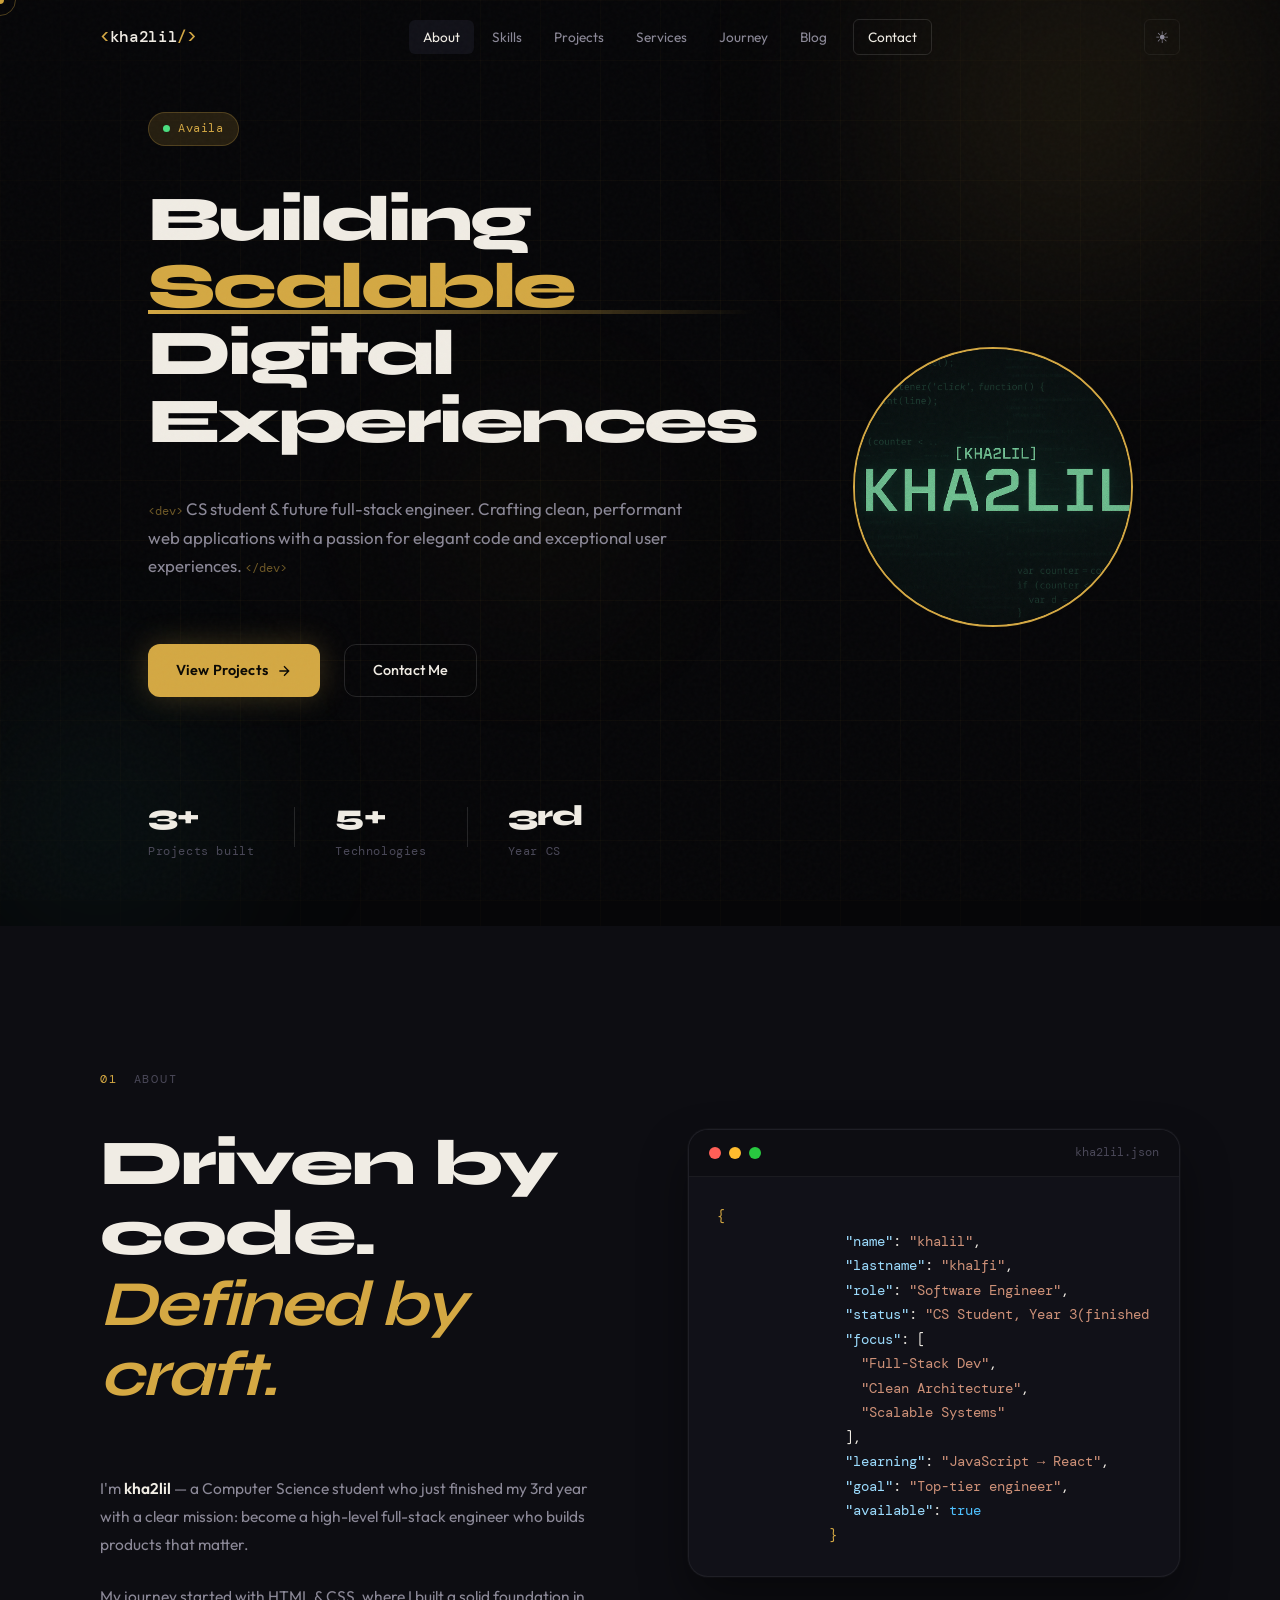
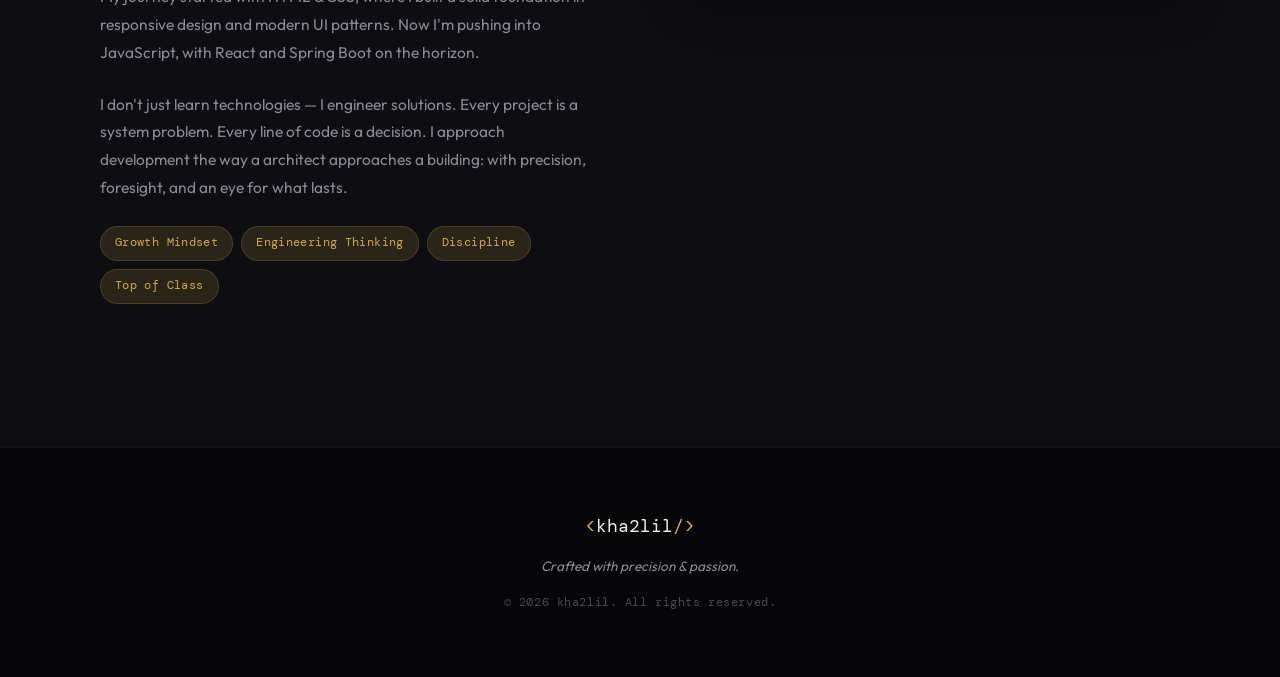
==== commit 8b8fae31: "Polish animations, fix skill bars, update bio" ====
--- a/index.html
+++ b/index.html
@@ -140,7 +140,7 @@
           <h2 class="section-title reveal-up">Driven by code.<br /><em>Defined by craft.</em></h2>
           <div class="about-story reveal-up">
             <p>
-              I'm <strong>kha2lil</strong> — a Computer Science student entering my 3rd year with a clear mission: become a high-level full-stack engineer who builds products that matter.
+              I'm <strong>kha2lil</strong> — a Computer Science student who just finished my 3rd year with a clear mission: become a high-level full-stack engineer who builds products that matter.
             </p>
             <p>
               My journey started with HTML &amp; CSS, where I built a solid foundation in responsive design and modern UI patterns. Now I'm pushing into JavaScript, with React and Spring Boot on the horizon.
--- a/style.css
+++ b/style.css
@@ -52,6 +52,7 @@
 
   /* Transition */
   --ease: cubic-bezier(0.23, 1, 0.32, 1);
+  --ease-snappy: cubic-bezier(0.16, 1, 0.3, 1);
   --ease-bounce: cubic-bezier(0.34, 1.56, 0.64, 1);
 }
 
@@ -112,36 +113,37 @@
 /* === CUSTOM CURSOR === */
 .cursor {
   position: fixed;
-  width: 10px;
-  height: 10px;
+  width: 8px;
+  height: 8px;
   background: var(--accent);
   border-radius: 50%;
   pointer-events: none;
   z-index: 10000;
   transform: translate(-50%, -50%);
-  transition: transform 0.1s var(--ease), width 0.3s var(--ease), height 0.3s var(--ease), opacity 0.3s;
+  transition: width 0.25s var(--ease-snappy), height 0.25s var(--ease-snappy), opacity 0.3s;
   mix-blend-mode: difference;
 }
 
 .cursor-trail {
   position: fixed;
-  width: 36px;
-  height: 36px;
-  border: 1.5px solid rgba(212, 168, 67, 0.4);
+  width: 32px;
+  height: 32px;
+  border: 1.5px solid rgba(212, 168, 67, 0.35);
   border-radius: 50%;
   pointer-events: none;
   z-index: 9999;
   transform: translate(-50%, -50%);
-  transition: transform 0.15s var(--ease), width 0.4s var(--ease), height 0.4s var(--ease), opacity 0.3s;
+  transition: width 0.35s var(--ease-snappy), height 0.35s var(--ease-snappy), opacity 0.3s, border-color 0.3s;
 }
 
 body:has(a:hover) .cursor, body:has(button:hover) .cursor {
-  width: 20px;
-  height: 20px;
+  width: 18px;
+  height: 18px;
 }
 body:has(a:hover) .cursor-trail, body:has(button:hover) .cursor-trail {
-  width: 56px;
-  height: 56px;
+  width: 48px;
+  height: 48px;
+  border-color: rgba(212, 168, 67, 0.6);
 }
 
 @media (pointer: coarse) {
@@ -195,18 +197,19 @@
 /* === SCROLL REVEAL ANIMATIONS === */
 .reveal-up, .reveal-right {
   opacity: 0;
-  transform: translateY(40px);
-  transition: opacity 0.7s var(--ease), transform 0.7s var(--ease);
+  transform: translateY(30px) scale(0.97);
+  transition: opacity 0.6s var(--ease-snappy), transform 0.6s var(--ease-snappy);
   transition-delay: var(--delay, 0s);
+  will-change: transform, opacity;
 }
 
 .reveal-right {
-  transform: translateX(40px);
+  transform: translateX(30px) scale(0.97);
 }
 
 .reveal-up.visible, .reveal-right.visible {
   opacity: 1;
-  transform: translate(0);
+  transform: translate(0) scale(1);
 }
 
 /* === BUTTONS === */
@@ -220,7 +223,7 @@
   font-weight: 500;
   font-size: 0.9rem;
   letter-spacing: 0.01em;
-  transition: all 0.3s var(--ease);
+  transition: all 0.25s var(--ease-snappy);
   position: relative;
   overflow: hidden;
 }
@@ -238,9 +241,9 @@
 .btn svg {
   width: 16px;
   height: 16px;
-  transition: transform 0.3s var(--ease);
-}
-.btn:hover svg { transform: translateX(3px); }
+  transition: transform 0.3s var(--ease-bounce);
+}
+.btn:hover svg { transform: translateX(5px); }
 
 .btn-primary {
   background: var(--accent);
@@ -250,8 +253,8 @@
 }
 .btn-primary:hover {
   background: var(--accent-light);
-  box-shadow: 0 0 50px var(--accent-glow), 0 8px 24px rgba(0,0,0,0.4);
-  transform: translateY(-2px);
+  box-shadow: 0 0 60px var(--accent-glow), 0 8px 24px rgba(0,0,0,0.4);
+  transform: translateY(-3px);
 }
 
 .btn-ghost {
@@ -262,7 +265,8 @@
 .btn-ghost:hover {
   border-color: var(--accent);
   color: var(--accent);
-  transform: translateY(-2px);
+  background: var(--accent-dim);
+  transform: translateY(-3px);
 }
 
 .btn-full {
@@ -278,7 +282,7 @@
   right: 0;
   z-index: 1000;
   padding: 1.2rem 0;
-  transition: all 0.4s var(--ease);
+  transition: all 0.3s var(--ease-snappy);
 }
 
 .navbar.scrolled {
@@ -460,8 +464,9 @@
 
 @keyframes orbFloat {
   0%, 100% { transform: translate(0, 0) scale(1); }
-  33% { transform: translate(20px, -30px) scale(1.05); }
-  66% { transform: translate(-15px, 20px) scale(0.95); }
+  25% { transform: translate(15px, -25px) scale(1.05); }
+  50% { transform: translate(-10px, 15px) scale(0.97); }
+  75% { transform: translate(10px, -10px) scale(1.02); }
 }
 
 .hero-content {
@@ -510,8 +515,9 @@
 }
 
 @keyframes heroGlow {
-  0% { transform: scale(1); opacity: 0.4; }
-  100% { transform: scale(1.1); opacity: 0.7; }
+  0% { transform: scale(1); opacity: 0.3; filter: blur(0px); }
+  50% { transform: scale(1.15); opacity: 0.6; filter: blur(2px); }
+  100% { transform: scale(1.05); opacity: 0.5; filter: blur(0px); }
 }
 
 .hero-badge {
@@ -538,8 +544,8 @@
 }
 
 @keyframes pulse {
-  0%, 100% { opacity: 1; box-shadow: 0 0 0 0 rgba(74, 222, 128, 0.4); }
-  50% { opacity: 0.8; box-shadow: 0 0 0 6px rgba(74, 222, 128, 0); }
+  0%, 100% { opacity: 1; box-shadow: 0 0 0 0 rgba(74, 222, 128, 0.5); }
+  50% { opacity: 0.85; box-shadow: 0 0 0 8px rgba(74, 222, 128, 0); }
 }
 
 .hero-title {
@@ -609,7 +615,9 @@
   display: flex;
   flex-direction: column;
   gap: 0.2rem;
-}
+  transition: transform 0.3s var(--ease-snappy);
+}
+.stat:hover { transform: translateY(-2px); }
 .stat-num {
   font-family: var(--font-display);
   font-size: 1.8rem;
@@ -644,11 +652,11 @@
   color: var(--text-muted);
   letter-spacing: 0.15em;
   text-transform: uppercase;
-  animation: fadeInDown 1s var(--ease) 2s both;
+  animation: fadeInDown 0.8s var(--ease-snappy) 1.8s both;
 }
 
 @keyframes fadeInDown {
-  from { opacity: 0; transform: translateX(-50%) translateY(-10px); }
+  from { opacity: 0; transform: translateX(-50%) translateY(-12px); }
   to { opacity: 1; transform: translateX(-50%) translateY(0); }
 }
 
@@ -656,7 +664,7 @@
   width: 1px;
   height: 40px;
   background: linear-gradient(to bottom, var(--accent), transparent);
-  animation: scrollLineAnim 1.5s ease-in-out infinite;
+  animation: scrollLineAnim 1.8s ease-in-out infinite;
 }
 
 @keyframes scrollLineAnim {
@@ -667,32 +675,32 @@
 
 /* === HERO ENTRANCE ANIMATIONS === */
 @keyframes heroReveal {
-  0% { opacity: 0; transform: scale(0.97); filter: blur(6px); }
+  0% { opacity: 0; transform: scale(0.95); filter: blur(8px); }
   100% { opacity: 1; transform: scale(1); filter: blur(0); }
 }
 
-.hero-badge {
-  animation: heroReveal 0.9s cubic-bezier(0.16, 1, 0.3, 1) 0.2s both;
-}
-
-.hero-title .title-line {
-  animation: heroReveal 1s cubic-bezier(0.16, 1, 0.3, 1) both;
-}
-.hero-title .title-line:nth-child(1) { animation-delay: 0.35s; }
-.hero-title .title-line:nth-child(2) { animation-delay: 0.5s; }
-.hero-title .title-line:nth-child(3) { animation-delay: 0.65s; }
-.hero-title .title-line:nth-child(4) { animation-delay: 0.8s; }
+.hero-content {
+  animation: heroReveal 0.8s cubic-bezier(0.16, 1, 0.3, 1) 0.2s both;
+}
+
+.hero-image {
+  animation: heroReveal 0.9s cubic-bezier(0.16, 1, 0.3, 1) both;
+}
+.hero-title .title-line:nth-child(1) { animation-delay: 0.3s; }
+.hero-title .title-line:nth-child(2) { animation-delay: 0.45s; }
+.hero-title .title-line:nth-child(3) { animation-delay: 0.6s; }
+.hero-title .title-line:nth-child(4) { animation-delay: 0.75s; }
 
 .hero-sub {
-  animation: heroReveal 1s cubic-bezier(0.16, 1, 0.3, 1) 1s both;
+  animation: heroReveal 0.8s cubic-bezier(0.16, 1, 0.3, 1) 0.9s both;
 }
 
 .hero-cta {
-  animation: heroReveal 0.9s cubic-bezier(0.16, 1, 0.3, 1) 1.2s both;
+  animation: heroReveal 0.8s cubic-bezier(0.16, 1, 0.3, 1) 1.1s both;
 }
 
 .hero-stats {
-  animation: heroReveal 0.9s cubic-bezier(0.16, 1, 0.3, 1) 1.4s both;
+  animation: heroReveal 0.8s cubic-bezier(0.16, 1, 0.3, 1) 1.3s both;
 }
 
 /* === ABOUT === */
@@ -741,11 +749,71 @@
   border-radius: var(--radius-lg);
   overflow: hidden;
   box-shadow: 0 24px 48px rgba(0,0,0,0.4), 0 0 0 1px rgba(255,255,255,0.03);
-  transition: transform 0.4s var(--ease), box-shadow 0.4s var(--ease);
+  transition: transform 0.3s var(--ease-snappy), box-shadow 0.3s var(--ease-snappy);
 }
 .about-card:hover {
   transform: translateY(-6px);
   box-shadow: 0 40px 70px rgba(0,0,0,0.5), 0 0 0 1px rgba(255,255,255,0.05), 0 0 60px var(--accent-glow);
+}
+
+.project-card {
+  background: var(--bg-card);
+  border: 1px solid var(--border);
+  border-radius: var(--radius-lg);
+  overflow: hidden;
+  transition: all 0.3s var(--ease-snappy);
+  transition-delay: var(--delay, 0s);
+}
+
+.project-card:hover {
+  border-color: var(--border-strong);
+  box-shadow: 0 24px 48px rgba(0,0,0,0.4), 0 0 60px var(--accent-glow);
+  transform: translateY(-5px);
+}
+
+.project-screenshot {
+  width: 100%;
+  max-width: 1000px;
+  border-radius: var(--radius-md);
+  border: 1px solid var(--border);
+  box-shadow: 0 20px 50px rgba(0,0,0,0.6);
+  transform: perspective(800px) rotateX(4deg);
+  transition: transform 0.3s var(--ease-snappy);
+  display: block;
+}
+
+.project-mockup {
+  width: 100%;
+  max-width: 480px;
+  background: var(--bg-card);
+  border-radius: var(--radius-md);
+  overflow: hidden;
+  border: 1px solid var(--border);
+  box-shadow: 0 16px 40px rgba(0,0,0,0.5);
+  transform: perspective(800px) rotateX(4deg);
+  transition: transform 0.3s var(--ease-snappy);
+}
+
+.skill-category {
+  background: var(--bg-card);
+  border: 1px solid var(--border);
+  border-radius: var(--radius-lg);
+  padding: var(--space-xl);
+  transition: all 0.3s var(--ease-snappy);
+  position: relative;
+  overflow: hidden;
+  transition-delay: var(--delay);
+}
+
+.service-card {
+  background: var(--bg-card);
+  border: 1px solid var(--border);
+  border-radius: var(--radius-lg);
+  padding: var(--space-xl);
+  transition: all 0.3s var(--ease-snappy);
+  position: relative;
+  overflow: hidden;
+  transition-delay: var(--delay, 0s);
 }
 
 .about-card-header {
@@ -890,7 +958,8 @@
   background: linear-gradient(90deg, var(--accent), var(--accent-light));
   border-radius: 100px;
   width: 0;
-  transition: width 1.2s var(--ease);
+  transition: width 0.8s cubic-bezier(0.34, 1.56, 0.64, 1);
+  will-change: width;
 }
 
 .skill-fill.learning {
@@ -1279,11 +1348,12 @@
   font-size: 0.7rem;
   color: var(--text-muted);
   letter-spacing: 0.03em;
-  transition: all 0.25s;
+  transition: all 0.25s var(--ease-snappy);
 }
 .project-card:hover .stack-tag {
   border-color: rgba(212,168,67,0.2);
   color: var(--accent);
+  transform: translateY(-1px);
 }
 
 .project-links {
@@ -1301,13 +1371,14 @@
   padding: 0.5rem 0.875rem;
   border: 1px solid var(--border);
   border-radius: var(--radius-sm);
-  transition: all 0.25s;
-}
-.project-link svg { width: 14px; height: 14px; }
+  transition: all 0.25s var(--ease-snappy);
+}
+.project-link svg { width: 14px; height: 14px; transition: transform 0.3s var(--ease-bounce); }
 .project-link:hover {
   border-color: var(--accent);
   color: var(--accent);
   background: var(--accent-dim);
+  transform: translateY(-2px);
 }
 
 .project-link-github:hover {
@@ -1328,6 +1399,10 @@
   display: flex;
   gap: var(--space-lg);
   transition-delay: var(--delay, 0s);
+  transition: transform 0.3s var(--ease-snappy);
+}
+.timeline-item:hover {
+  transform: translateX(4px);
 }
 
 .timeline-connector {
@@ -1349,8 +1424,12 @@
   z-index: 1;
   background: var(--bg-card);
   border: 2px solid var(--border);
+  transition: all 0.3s var(--ease-snappy);
 }
 .timeline-dot svg { width: 18px; height: 18px; }
+.timeline-item:hover .timeline-dot {
+  transform: scale(1.1);
+}
 
 .completed .timeline-dot {
   background: var(--success);
@@ -1376,7 +1455,7 @@
 
 @keyframes dotPulse {
   0% { transform: scale(1); opacity: 0.8; }
-  50% { transform: scale(1.3); opacity: 0; }
+  40% { transform: scale(1.4); opacity: 0.2; }
   100% { transform: scale(1); opacity: 0; }
 }
 
@@ -1468,7 +1547,7 @@
   border-radius: 50%;
 }
 .completed-dot { background: var(--success); }
-.active-status-dot { background: var(--accent); animation: pulse 2s infinite; }
+.active-status-dot { background: var(--accent); animation: pulse 1.5s infinite; }
 .upcoming-status-dot { background: var(--future); }
 .future-status-dot { background: var(--text-muted); }
 
@@ -1524,13 +1603,14 @@
   justify-content: center;
   margin-bottom: var(--space-lg);
   color: var(--accent);
-  transition: all 0.3s;
+  transition: all 0.3s var(--ease-snappy);
 }
 .service-icon svg { width: 24px; height: 24px; }
 .service-card:hover .service-icon {
   background: var(--accent);
   color: #0a0804;
-  transform: scale(1.1) rotate(-5deg);
+  transform: scale(1.15) rotate(-6deg);
+  box-shadow: 0 0 30px var(--accent-glow);
 }
 
 .service-title {
@@ -1560,7 +1640,13 @@
   display: flex;
   align-items: center;
   gap: 0.5rem;
-}
+  transition: transform 0.3s var(--ease-snappy);
+}
+.service-card:hover .service-features li {
+  transform: translateX(4px);
+}
+.service-features li:nth-child(2) { transition-delay: 0.05s; }
+.service-features li:nth-child(3) { transition-delay: 0.1s; }
 
 .service-features li::before {
   content: '→';
@@ -1585,7 +1671,7 @@
   border: 1px solid var(--border);
   border-radius: var(--radius-lg);
   padding: var(--space-xl);
-  transition: all 0.4s var(--ease);
+  transition: all 0.3s var(--ease-snappy);
   position: relative;
   overflow: hidden;
   display: flex;
@@ -1601,7 +1687,7 @@
   height: 2px;
   background: linear-gradient(90deg, var(--accent), transparent);
   opacity: 0;
-  transition: opacity 0.4s;
+  transition: opacity 0.3s var(--ease-snappy);
 }
 
 .blog-card:hover {
@@ -1668,18 +1754,19 @@
   font-size: 0.8rem;
   color: var(--accent);
   font-weight: 500;
-  transition: gap 0.3s var(--ease);
+  transition: gap 0.3s var(--ease-snappy);
 }
 .blog-card-link svg {
   width: 14px;
   height: 14px;
-  transition: transform 0.3s var(--ease);
+  transition: transform 0.3s var(--ease-bounce);
 }
 .blog-card-link:hover {
   gap: 0.65rem;
+  color: var(--accent-light);
 }
 .blog-card-link:hover svg {
-  transform: translateX(3px);
+  transform: translateX(5px);
 }
 
 .blog-empty {
@@ -1838,7 +1925,7 @@
     align-items: flex-start;
     padding: 5rem var(--space-lg) var(--space-sm);
     transform: translateX(100%);
-    transition: transform 0.4s var(--ease);
+    transition: transform 0.4s var(--ease-snappy);
     backdrop-filter: blur(20px);
     -webkit-backdrop-filter: blur(20px);
   }
@@ -1958,7 +2045,7 @@
   -webkit-backdrop-filter: blur(8px);
   opacity: 0;
   pointer-events: none;
-  transition: opacity 0.4s var(--ease);
+  transition: opacity 0.3s var(--ease-snappy);
   padding: var(--space-lg);
 }
 
@@ -1979,11 +2066,11 @@
   flex-direction: column;
   position: relative;
   box-shadow: 0 40px 80px rgba(0,0,0,0.6), 0 0 0 1px rgba(255,255,255,0.03);
-  animation: modalIn 0.4s var(--ease) forwards;
+  animation: modalIn 0.35s var(--ease-snappy) forwards;
 }
 
 @keyframes modalIn {
-  from { opacity: 0; transform: scale(0.95) translateY(20px); }
+  from { opacity: 0; transform: scale(0.93) translateY(30px); }
   to { opacity: 1; transform: scale(1) translateY(0); }
 }
 
